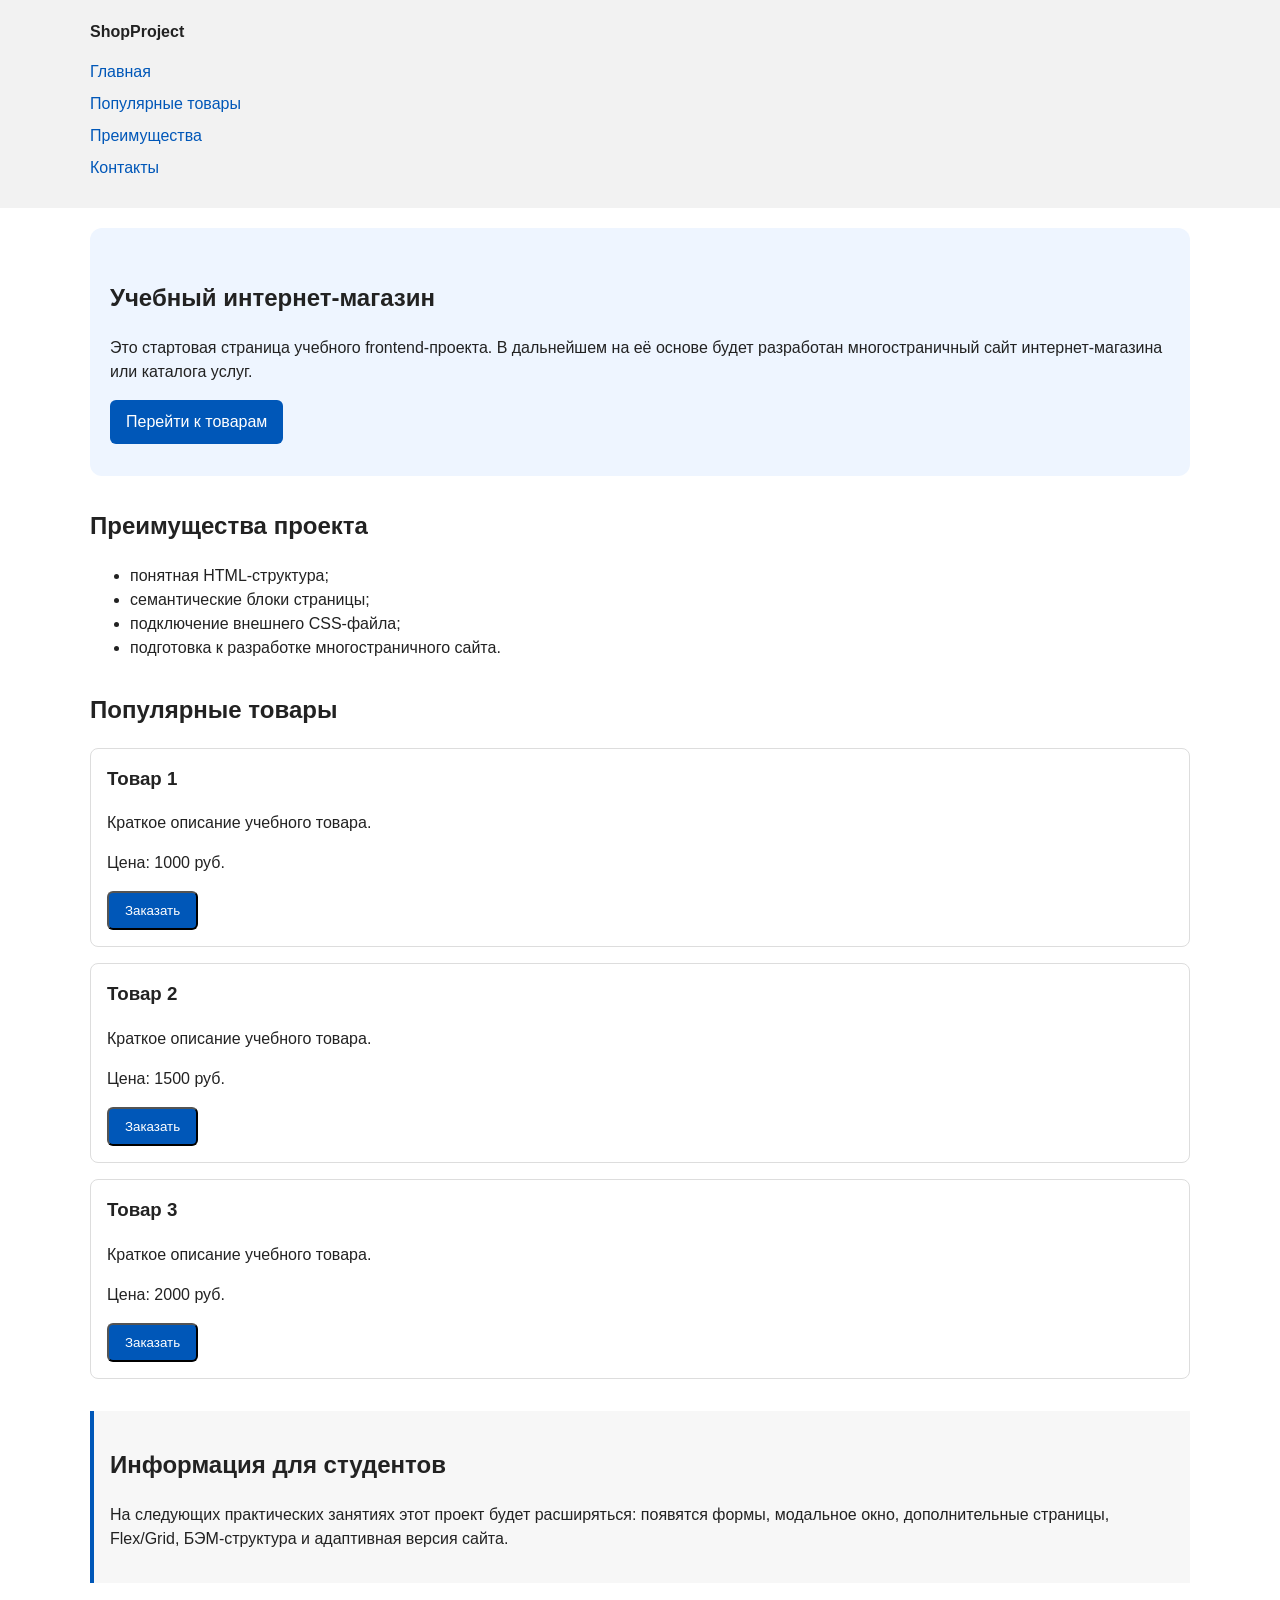
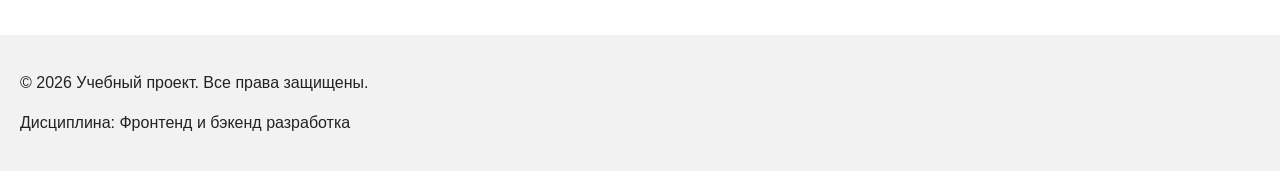
==== index.html @ fa79a734 "feat: add order form modal and validation" ====
<!DOCTYPE html>
<html lang="ru">
<head>
    <meta charset="UTF-8">
    <meta name="viewport" content="width=device-width, initial-scale=1.0">
    <title>Учебный интернет-магазин</title>
    <link rel="stylesheet" href="css/style.css">
    <script src="js/main.js" defer></script>
</head>

<body>
    <header>
        <div class="site-header">
            <a class="site-logo" href="index.html">ShopProject</a>
            <nav class="site-nav" aria-label="Основная навигация">
                <ul class="site-nav__list">
                    <li><a href="index.html">Главная</a></li>
                    <li><a href="#popular">Популярные товары</a></li>
                    <li><a href="#advantages">Преимущества</a></li>
                    <li><a href="#contacts">Контакты</a></li>
                </ul>
            </nav>
        </div>
    </header>

    <main>
        <section class="hero">
            <h1>Учебный интернет-магазин</h1>
            <p>Это стартовая страница учебного frontend-проекта. В дальнейшем на её основе будет разработан многостраничный сайт интернет-магазина или каталога услуг.</p>
            <a class="button" href="#popular">Перейти к товарам</a>
        </section>

        <section class="section" id="advantages">
            <h2>Преимущества проекта</h2>
            <ul class="advantages-list">
                <li>понятная HTML-структура;</li>
                <li>семантические блоки страницы;</li>
                <li>подключение внешнего CSS-файла;</li>
                <li>подготовка к разработке многостраничного сайта.</li>
            </ul>
        </section>

        <section class="section" id="popular">
            <h2>Популярные товары</h2>
            <article class="product-card">
                <h3>Товар 1</h3>
                <p>Краткое описание учебного товара.</p>
                <p>Цена: 1000 руб.</p>
                <button class="button product-card__button" type="button" data-product="Товар 1">
                    Заказать
                </button>
            </article>
            <article class="product-card">
                <h3>Товар 2</h3>
                <p>Краткое описание учебного товара.</p>
                <p>Цена: 1500 руб.</p>
                <button class="button product-card__button" type="button" data-product="Товар 2">
                    Заказать
                </button>
            </article>
            <article class="product-card">
                <h3>Товар 3</h3>
                <p>Краткое описание учебного товара.</p>
                <p>Цена: 2000 руб.</p>
                <button class="button product-card__button" type="button" data-product="Товар 3">
                    Заказать
                </button>
            </article>
        </section>

        <aside class="aside-info">
            <h2>Информация для студентов</h2>
            <p>На следующих практических занятиях этот проект будет расширяться: появятся формы, модальное окно, дополнительные страницы, Flex/Grid, БЭМ-структура и адаптивная версия сайта.</p>
        </aside>
    </main>

    <footer id="contacts">
        <p>&copy; 2026 Учебный проект. Все права защищены.</p>
        <p>Дисциплина: Фронтенд и бэкенд разработка</p>
    </footer>

    <dialog class="order-dialog" id="order-dialog" aria-labelledby="order-dialog-title">
        <h2 id="order-dialog-title">Оформление заявки</h2>

        <form class="order-form" id="order-form" action="#" method="post" novalidate>
            <input id="selected-product" name="selected-product" type="hidden">

            <div class="form-field">
                <label for="order-name">Имя</label>
                <input id="order-name" name="name" type="text" placeholder="Введите ваше имя" minlength="2" autocomplete="given-name" required>
            </div>

            <div class="form-field">
                <label for="order-email">E-mail</label>
                <input id="order-email" name="email" type="email" placeholder="example@mail.ru" autocomplete="email" required>
            </div>

            <div class="form-field">
                <label for="order-phone">Телефон</label>
                <input id="order-phone" name="phone" type="tel" inputmode="tel" placeholder="+7(900) 000-00-00" pattern="^\+7\(\d{3}\)\d{3}-\d{2}-\d{2}$" required>
                <small>Формат: +7(900) 000-00-00</small>
            </div>

            <div class="form-field">
                <label for="order-date">Дата связи</label>
                <input id="order-date" name="date" type="date">
            </div>

            <div class="form-field">
                <label for="order-topic">Тема заявки</label>
                <select id="order-topic" name="topic" required>
                    <option value="">Выберите тему</option>
                    <option value="product">Заказ товара</option>
                    <option value="consultation">Консультация</option>
                    <option value="delivery">Доставка</option>
                </select>
            </div>

            <div class="form-field">
                <label for="order-comment">Комментарий</label>
                <textarea id="order-comment" name="comment" rows="4" placeholder="Укажите дополнительную информацию"></textarea>
            </div>

            <div class="form-field form-field--checkbox">
                <label>
                    <input id="order-agreement" name="agreement" type="checkbox" required>
                    Я согласен на обработку данных
                </label>
            </div>

            <div class="form-actions">
                <button type="button" id="close-order-dialog">Закрыть</button>
                <button type="submit">Отправить заявку</button>
            </div>
        </form>
    </dialog>

    <p class="success-message" id="success-message" hidden>
        Форма успешно отправлена!
    </p>
</body>
</html>
---- css/style.css ----
* {
    box-sizing: border-box;
}

body {
    margin: 0;
    font-family: Arial, sans-serif;
    line-height: 1.5;
    color: #222222;
    background-color: #ffffff;
}

header, main, footer {
    padding: 20px;
}

header {
    background-color: #f2f2f2;
}

footer {
    background-color: #f2f2f2;
}

.site-header {
    max-width: 1100px;
    margin: 0 auto;
}

.site-logo {
    font-weight: bold;
    text-decoration: none;
    color: #222222;
}

.site-nav__list {
    padding: 0;
    margin: 16px 0 0;
    list-style: none;
}

.site-nav__list li {
    margin-bottom: 8px;
}

.site-nav__list a {
    color: #0057b8;
    text-decoration: none;
}

.site-nav__list a:hover {
    text-decoration: underline;
}

.hero {
    max-width: 1100px;
    margin: 0 auto 32px;
    padding: 32px 20px;
    background-color: #eef5ff;
    border-radius: 12px;
}

.section {
    max-width: 1100px;
    margin: 0 auto 32px;
}

.section h2 {
    margin-top: 0;
}

.product-card {
    margin-bottom: 16px;
    padding: 16px;
    border: 1px solid #dddddd;
    border-radius: 8px;
    background-color: #ffffff;
}

.product-card h3 {
    margin-top: 0;
}

.button {
    display: inline-block;
    padding: 10px 16px;
    color: #ffffff;
    background-color: #0057b8;
    text-decoration: none;
    border-radius: 6px;
}

.button:hover {
    background-color: #003f86;
}

.aside-info {
    max-width: 1100px;
    margin: 0 auto 32px;
    padding: 16px;
    border-left: 4px solid #0057b8;
    background-color: #f7f7f7;
}

/* Модальное окно */
.order-dialog {
    width: min(100% - 32px, 560px);
    padding: 24px;
    border: none;
    border-radius: 12px;
}

.order-dialog::backdrop {
    background-color: rgba(0, 0, 0, 0.5);
}

/* Поле формы */
.form-field {
    margin-bottom: 16px;
}

.form-field label {
    display: block;
    margin-bottom: 6px;
}

.form-field input,
.form-field select,
.form-field textarea {
    width: 100%;
    padding: 10px 12px;
    border: 1px solid #cccccc;
    border-radius: 6px;
    font: inherit;
}

.form-field input[type="checkbox"] {
    width: auto;
}

.form-field small {
    display: block;
    margin-top: 4px;
    color: #666666;
}

/* Фокус */
.form-field input:focus-visible,
.form-field select:focus-visible,
.form-field textarea:focus-visible,
.form-actions button:focus-visible {
    outline: 2px solid #0057b8;
    outline-offset: 2px;
}

/* Ошибочные поля */
[aria-invalid="true"] {
    border-color: #b00020;
}

/* Кнопки формы */
.form-actions {
    display: flex;
    gap: 12px;
    margin-top: 20px;
}

/* Сообщение об успехе */
.success-message {
    max-width: 1100px;
    margin: 24px auto;
    padding: 16px;
    border-left: 4px solid #168a2f;
    background-color: #eefaf0;
}
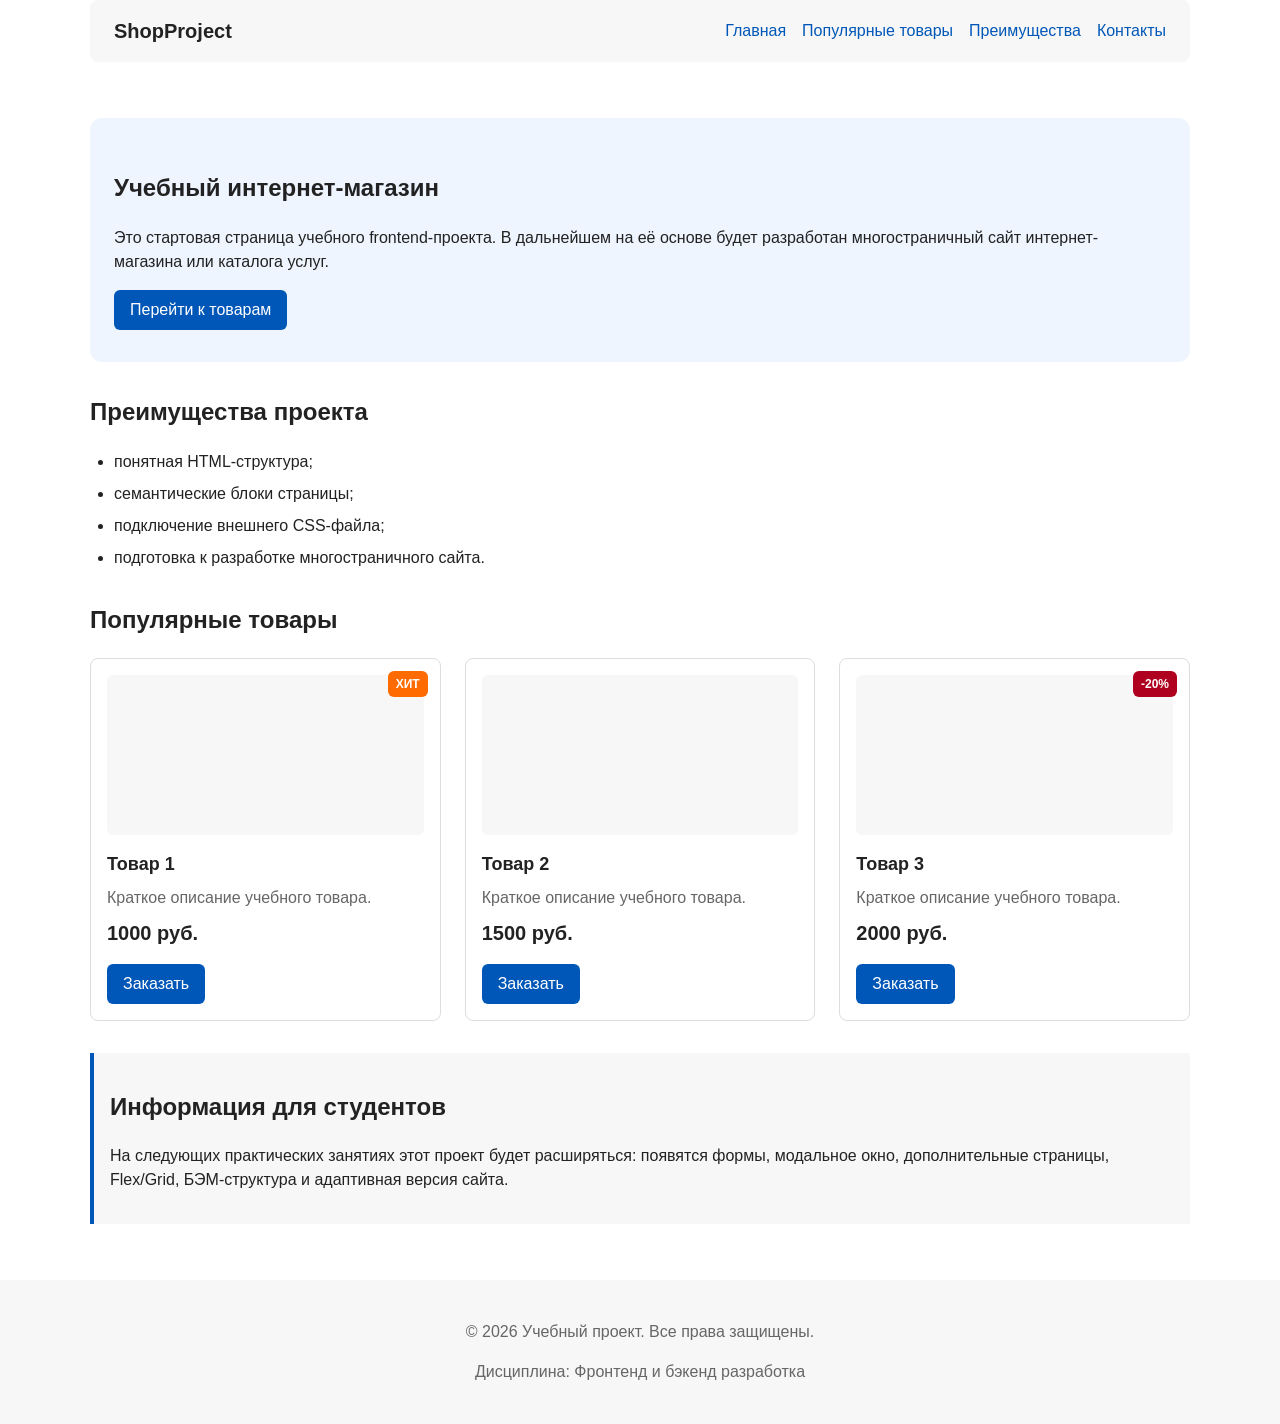
==== commit ff17207b: "feat: add Flexbox, Grid, BEM naming and positioning" ====
--- a/index.html
+++ b/index.html
@@ -9,18 +9,16 @@
 </head>
 
 <body>
-    <header>
-        <div class="site-header">
-            <a class="site-logo" href="index.html">ShopProject</a>
-            <nav class="site-nav" aria-label="Основная навигация">
-                <ul class="site-nav__list">
-                    <li><a href="index.html">Главная</a></li>
-                    <li><a href="#popular">Популярные товары</a></li>
-                    <li><a href="#advantages">Преимущества</a></li>
-                    <li><a href="#contacts">Контакты</a></li>
-                </ul>
-            </nav>
-        </div>
+    <header class="site-header">
+        <a class="site-logo" href="index.html">ShopProject</a>
+        <nav class="site-nav" aria-label="Основная навигация">
+            <ul class="site-nav__list">
+                <li><a href="index.html">Главная</a></li>
+                <li><a href="#popular">Популярные товары</a></li>
+                <li><a href="#advantages">Преимущества</a></li>
+                <li><a href="#contacts">Контакты</a></li>
+            </ul>
+        </nav>
     </header>
 
     <main>
@@ -42,30 +40,40 @@
 
         <section class="section" id="popular">
             <h2>Популярные товары</h2>
-            <article class="product-card">
-                <h3>Товар 1</h3>
-                <p>Краткое описание учебного товара.</p>
-                <p>Цена: 1000 руб.</p>
-                <button class="button product-card__button" type="button" data-product="Товар 1">
-                    Заказать
-                </button>
-            </article>
-            <article class="product-card">
-                <h3>Товар 2</h3>
-                <p>Краткое описание учебного товара.</p>
-                <p>Цена: 1500 руб.</p>
-                <button class="button product-card__button" type="button" data-product="Товар 2">
-                    Заказать
-                </button>
-            </article>
-            <article class="product-card">
-                <h3>Товар 3</h3>
-                <p>Краткое описание учебного товара.</p>
-                <p>Цена: 2000 руб.</p>
-                <button class="button product-card__button" type="button" data-product="Товар 3">
-                    Заказать
-                </button>
-            </article>
+
+            <div class="product-grid">
+                <article class="product-card">
+                    <span class="product-card__badge">Хит</span>
+                    <div class="product-card__img"></div>
+                    <h3 class="product-card__title">Товар 1</h3>
+                    <p class="product-card__description">Краткое описание учебного товара.</p>
+                    <p class="product-card__price">1000 руб.</p>
+                    <button class="button product-card__button" type="button" data-product="Товар 1">
+                        Заказать
+                    </button>
+                </article>
+
+                <article class="product-card">
+                    <div class="product-card__img"></div>
+                    <h3 class="product-card__title">Товар 2</h3>
+                    <p class="product-card__description">Краткое описание учебного товара.</p>
+                    <p class="product-card__price">1500 руб.</p>
+                    <button class="button product-card__button" type="button" data-product="Товар 2">
+                        Заказать
+                    </button>
+                </article>
+
+                <article class="product-card">
+                    <span class="product-card__badge product-card__badge--sale">-20%</span>
+                    <div class="product-card__img"></div>
+                    <h3 class="product-card__title">Товар 3</h3>
+                    <p class="product-card__description">Краткое описание учебного товара.</p>
+                    <p class="product-card__price">2000 руб.</p>
+                    <button class="button product-card__button" type="button" data-product="Товар 3">
+                        Заказать
+                    </button>
+                </article>
+            </div>
         </section>
 
         <aside class="aside-info">
@@ -74,10 +82,14 @@
         </aside>
     </main>
 
-    <footer id="contacts">
+    <footer class="site-footer" id="contacts">
         <p>&copy; 2026 Учебный проект. Все права защищены.</p>
         <p>Дисциплина: Фронтенд и бэкенд разработка</p>
     </footer>
+
+    <button class="scroll-top-button" id="scroll-top-button" type="button" aria-label="Наверх">
+        ↑
+    </button>
 
     <dialog class="order-dialog" id="order-dialog" aria-labelledby="order-dialog-title">
         <h2 id="order-dialog-title">Оформление заявки</h2>
--- a/css/style.css
+++ b/css/style.css
@@ -1,3 +1,38 @@
+/*===============================
+1. Переменные проекта
+===============================*/
+:root {
+    --color-bg: #ffffff;
+    --color-text: #222222;
+    --color-muted: #666666;
+    --color-primary: #0057b8;
+    --color-primary-dark: #003f86;
+    --color-border: #dddddd;
+    --color-surface: #f7f7f7;
+    --color-surface-accent: #eef5ff;
+    --color-danger: #b00020;
+    --color-success: #168a2f;
+    --color-success-bg: #eefaf0;
+    --color-white: #ffffff;
+    --color-badge: #ff6b00;
+    --color-badge-sale: #b00020;
+
+    --space-xs: 4px;
+    --space-sm: 8px;
+    --space-md: 16px;
+    --space-lg: 24px;
+    --space-xl: 32px;
+
+    --radius-sm: 6px;
+    --radius-md: 8px;
+    --radius-lg: 12px;
+
+    --container-width: 1100px;
+}
+
+/*===============================
+2. Базовые стили
+===============================*/
 * {
     box-sizing: border-box;
 }
@@ -6,45 +41,92 @@
     margin: 0;
     font-family: Arial, sans-serif;
     line-height: 1.5;
-    color: #222222;
-    background-color: #ffffff;
+    color: var(--color-text);
+    background-color: var(--color-bg);
 }
 
 header, main, footer {
-    padding: 20px;
-}
-
-header {
-    background-color: #f2f2f2;
-}
-
-footer {
-    background-color: #f2f2f2;
-}
-
+    padding: var(--space-lg);
+}
+
+/*===============================
+3. Общие элементы интерфейса
+===============================*/
+a {
+    color: var(--color-primary);
+}
+
+a:hover {
+    color: var(--color-primary-dark);
+}
+
+a:focus-visible {
+    outline: 2px solid var(--color-primary);
+    outline-offset: 3px;
+}
+
+.button {
+    display: inline-block;
+    padding: var(--space-sm) var(--space-md);
+    color: var(--color-white);
+    background-color: var(--color-primary);
+    text-decoration: none;
+    border: none;
+    border-radius: var(--radius-sm);
+    cursor: pointer;
+    font: inherit;
+}
+
+.button:hover {
+    background-color: var(--color-primary-dark);
+}
+
+.button:focus-visible {
+    outline: 2px solid var(--color-primary);
+    outline-offset: 3px;
+}
+
+.button:disabled {
+    opacity: 0.6;
+    cursor: not-allowed;
+}
+
+/*===============================
+4. Компоненты страницы
+===============================*/
+
+/* Шапка — FLEXBOX */
 .site-header {
-    max-width: 1100px;
+    max-width: var(--container-width);
     margin: 0 auto;
+    display: flex;
+    justify-content: space-between;
+    align-items: center;
+    flex-wrap: wrap;
+    gap: var(--space-md);
+    background-color: var(--color-surface);
+    padding: var(--space-md) var(--space-lg);
+    border-radius: var(--radius-md);
 }
 
 .site-logo {
     font-weight: bold;
     text-decoration: none;
-    color: #222222;
+    color: var(--color-text);
+    font-size: 20px;
 }
 
 .site-nav__list {
+    display: flex;
+    flex-wrap: wrap;
+    gap: var(--space-md);
     padding: 0;
-    margin: 16px 0 0;
+    margin: 0;
     list-style: none;
 }
 
-.site-nav__list li {
-    margin-bottom: 8px;
-}
-
 .site-nav__list a {
-    color: #0057b8;
+    color: var(--color-primary);
     text-decoration: none;
 }
 
@@ -52,76 +134,174 @@
     text-decoration: underline;
 }
 
+/* Hero-блок */
 .hero {
-    max-width: 1100px;
-    margin: 0 auto 32px;
-    padding: 32px 20px;
-    background-color: #eef5ff;
-    border-radius: 12px;
-}
-
+    max-width: var(--container-width);
+    margin: var(--space-xl) auto;
+    padding: var(--space-xl) var(--space-lg);
+    background-color: var(--color-surface-accent);
+    border-radius: var(--radius-lg);
+}
+
+/* Секции */
 .section {
-    max-width: 1100px;
-    margin: 0 auto 32px;
+    max-width: var(--container-width);
+    margin: 0 auto var(--space-xl);
 }
 
 .section h2 {
     margin-top: 0;
 }
 
+/* Преимущества */
+.advantages-list {
+    padding-left: var(--space-lg);
+}
+
+.advantages-list li {
+    margin-bottom: var(--space-sm);
+}
+
+/* Карточки товаров — CSS GRID + БЭМ */
+.product-grid {
+    display: grid;
+    grid-template-columns: repeat(auto-fill, minmax(260px, 1fr));
+    gap: var(--space-lg);
+}
+
 .product-card {
-    margin-bottom: 16px;
-    padding: 16px;
-    border: 1px solid #dddddd;
-    border-radius: 8px;
-    background-color: #ffffff;
-}
-
-.product-card h3 {
-    margin-top: 0;
-}
-
-.button {
-    display: inline-block;
-    padding: 10px 16px;
-    color: #ffffff;
-    background-color: #0057b8;
-    text-decoration: none;
-    border-radius: 6px;
-}
-
-.button:hover {
-    background-color: #003f86;
-}
-
+    position: relative;
+    padding: var(--space-md);
+    border: 1px solid var(--color-border);
+    border-radius: var(--radius-md);
+    background-color: var(--color-bg);
+    display: flex;
+    flex-direction: column;
+}
+
+.product-card:hover {
+    border-color: var(--color-primary);
+    box-shadow: 0 4px 12px rgba(0, 87, 184, 0.1);
+}
+
+.product-card__img {
+    width: 100%;
+    height: 160px;
+    background-color: var(--color-surface);
+    border-radius: var(--radius-sm);
+    margin-bottom: var(--space-md);
+}
+
+.product-card__title {
+    margin: 0 0 var(--space-sm);
+    font-size: 18px;
+}
+
+.product-card__description {
+    margin: 0 0 var(--space-sm);
+    color: var(--color-muted);
+    flex-grow: 1;
+}
+
+.product-card__price {
+    margin: 0 0 var(--space-md);
+    font-size: 20px;
+    font-weight: bold;
+    color: var(--color-text);
+}
+
+.product-card__button {
+    align-self: flex-start;
+}
+
+/* Бейдж — ABSOLUTE позиционирование */
+.product-card__badge {
+    position: absolute;
+    top: 12px;
+    right: 12px;
+    padding: var(--space-xs) var(--space-sm);
+    background-color: var(--color-badge);
+    color: var(--color-white);
+    font-size: 12px;
+    font-weight: bold;
+    border-radius: var(--radius-sm);
+    text-transform: uppercase;
+}
+
+.product-card__badge--sale {
+    background-color: var(--color-badge-sale);
+}
+
+/* Блок aside */
 .aside-info {
-    max-width: 1100px;
-    margin: 0 auto 32px;
-    padding: 16px;
-    border-left: 4px solid #0057b8;
-    background-color: #f7f7f7;
-}
-
-/* Модальное окно */
+    max-width: var(--container-width);
+    margin: 0 auto var(--space-xl);
+    padding: var(--space-md);
+    border-left: 4px solid var(--color-primary);
+    background-color: var(--color-surface);
+}
+
+/* Подвал */
+.site-footer {
+    background-color: var(--color-surface);
+    text-align: center;
+    color: var(--color-muted);
+}
+
+/* Кнопка "Наверх" — FIXED позиционирование */
+.scroll-top-button {
+    position: fixed;
+    bottom: 24px;
+    right: 24px;
+    width: 48px;
+    height: 48px;
+    border: none;
+    border-radius: 50%;
+    background-color: var(--color-primary);
+    color: var(--color-white);
+    font-size: 20px;
+    cursor: pointer;
+    box-shadow: 0 4px 12px rgba(0, 0, 0, 0.2);
+    display: none;
+    align-items: center;
+    justify-content: center;
+}
+
+.scroll-top-button:hover {
+    background-color: var(--color-primary-dark);
+}
+
+.scroll-top-button:focus-visible {
+    outline: 2px solid var(--color-primary);
+    outline-offset: 3px;
+}
+
+.scroll-top-button--visible {
+    display: flex;
+}
+
+/*===============================
+5. Форма и модальное окно
+===============================*/
+
 .order-dialog {
     width: min(100% - 32px, 560px);
-    padding: 24px;
+    padding: var(--space-lg);
     border: none;
-    border-radius: 12px;
+    border-radius: var(--radius-lg);
 }
 
 .order-dialog::backdrop {
     background-color: rgba(0, 0, 0, 0.5);
 }
 
-/* Поле формы */
 .form-field {
-    margin-bottom: 16px;
+    margin-bottom: var(--space-md);
 }
 
 .form-field label {
     display: block;
-    margin-bottom: 6px;
+    margin-bottom: var(--space-xs);
 }
 
 .form-field input,
@@ -129,8 +309,8 @@
 .form-field textarea {
     width: 100%;
     padding: 10px 12px;
-    border: 1px solid #cccccc;
-    border-radius: 6px;
+    border: 1px solid var(--color-border);
+    border-radius: var(--radius-sm);
     font: inherit;
 }
 
@@ -140,36 +320,38 @@
 
 .form-field small {
     display: block;
-    margin-top: 4px;
-    color: #666666;
-}
-
-/* Фокус */
+    margin-top: var(--space-xs);
+    color: var(--color-muted);
+}
+
+.form-field input:hover,
+.form-field select:hover,
+.form-field textarea:hover {
+    border-color: var(--color-primary);
+}
+
 .form-field input:focus-visible,
 .form-field select:focus-visible,
 .form-field textarea:focus-visible,
 .form-actions button:focus-visible {
-    outline: 2px solid #0057b8;
-    outline-offset: 2px;
-}
-
-/* Ошибочные поля */
+    outline: 2px solid var(--color-primary);
+    outline-offset: 3px;
+}
+
 [aria-invalid="true"] {
-    border-color: #b00020;
-}
-
-/* Кнопки формы */
+    border-color: var(--color-danger);
+}
+
 .form-actions {
     display: flex;
     gap: 12px;
-    margin-top: 20px;
-}
-
-/* Сообщение об успехе */
+    margin-top: var(--space-lg);
+}
+
 .success-message {
-    max-width: 1100px;
-    margin: 24px auto;
-    padding: 16px;
-    border-left: 4px solid #168a2f;
-    background-color: #eefaf0;
+    max-width: var(--container-width);
+    margin: var(--space-lg) auto;
+    padding: var(--space-md);
+    border-left: 4px solid var(--color-success);
+    background-color: var(--color-success-bg);
 }
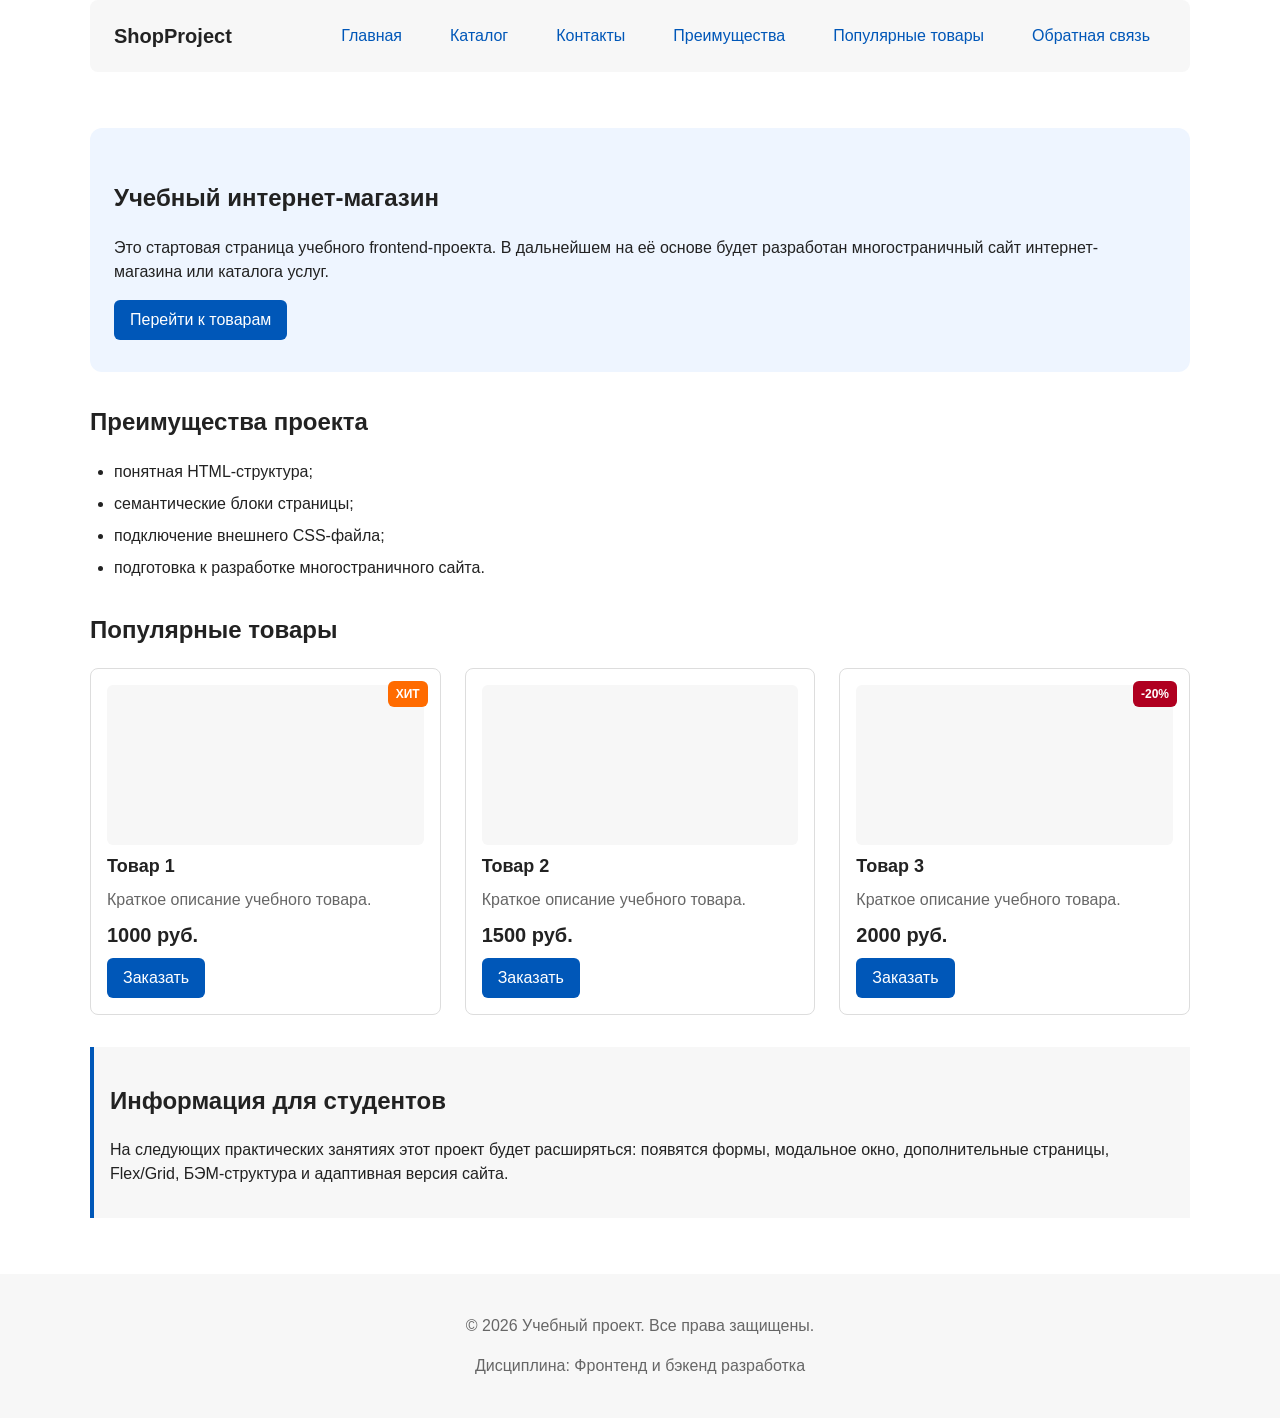
==== commit 0b3ed40b: "feat: add flex navigation and grid catalog layout" ====
--- a/index.html
+++ b/index.html
@@ -3,7 +3,8 @@
 <head>
     <meta charset="UTF-8">
     <meta name="viewport" content="width=device-width, initial-scale=1.0">
-    <title>Учебный интернет-магазин</title>
+    <meta name="description" content="Главная страница учебного интернет-магазина.">
+    <title>Главная — Учебный интернет-магазин</title>
     <link rel="stylesheet" href="css/style.css">
     <script src="js/main.js" defer></script>
 </head>
@@ -14,9 +15,11 @@
         <nav class="site-nav" aria-label="Основная навигация">
             <ul class="site-nav__list">
                 <li><a href="index.html">Главная</a></li>
-                <li><a href="#popular">Популярные товары</a></li>
-                <li><a href="#advantages">Преимущества</a></li>
-                <li><a href="#contacts">Контакты</a></li>
+                <li><a href="catalog.html">Каталог</a></li>
+                <li><a href="contacts.html">Контакты</a></li>
+                <li><a href="index.html#advantages">Преимущества</a></li>
+                <li><a href="index.html#popular">Популярные товары</a></li>
+                <li><a href="index.html#contacts">Обратная связь</a></li>
             </ul>
         </nav>
     </header>
@@ -40,8 +43,7 @@
 
         <section class="section" id="popular">
             <h2>Популярные товары</h2>
-
-            <div class="product-grid">
+            <div class="products-grid">
                 <article class="product-card">
                     <span class="product-card__badge">Хит</span>
                     <div class="product-card__img"></div>
@@ -52,7 +54,6 @@
                         Заказать
                     </button>
                 </article>
-
                 <article class="product-card">
                     <div class="product-card__img"></div>
                     <h3 class="product-card__title">Товар 2</h3>
@@ -62,7 +63,6 @@
                         Заказать
                     </button>
                 </article>
-
                 <article class="product-card">
                     <span class="product-card__badge product-card__badge--sale">-20%</span>
                     <div class="product-card__img"></div>
--- a/css/style.css
+++ b/css/style.css
@@ -37,6 +37,15 @@
     box-sizing: border-box;
 }
 
+html {
+    scroll-behavior: smooth;
+}
+
+:target {
+    outline: 2px dashed var(--color-primary);
+    outline-offset: 4px;
+}
+
 body {
     margin: 0;
     font-family: Arial, sans-serif;
@@ -95,7 +104,7 @@
 4. Компоненты страницы
 ===============================*/
 
-/* Шапка — FLEXBOX */
+/* Шапка — Flexbox */
 .site-header {
     max-width: var(--container-width);
     margin: 0 auto;
@@ -116,9 +125,12 @@
     font-size: 20px;
 }
 
+/* Навигация — Flexbox */
 .site-nav__list {
     display: flex;
     flex-wrap: wrap;
+    justify-content: center;
+    align-items: center;
     gap: var(--space-md);
     padding: 0;
     margin: 0;
@@ -126,12 +138,16 @@
 }
 
 .site-nav__list a {
+    display: inline-block;
+    padding: var(--space-sm) var(--space-md);
     color: var(--color-primary);
     text-decoration: none;
+    border-radius: var(--radius-sm);
 }
 
 .site-nav__list a:hover {
-    text-decoration: underline;
+    color: var(--color-white);
+    background-color: var(--color-primary);
 }
 
 /* Hero-блок */
@@ -162,21 +178,23 @@
     margin-bottom: var(--space-sm);
 }
 
-/* Карточки товаров — CSS GRID + БЭМ */
-.product-grid {
+/* Карточки товаров — CSS Grid */
+.products-grid {
     display: grid;
-    grid-template-columns: repeat(auto-fill, minmax(260px, 1fr));
+    grid-template-columns: repeat(3, 1fr);
     gap: var(--space-lg);
 }
 
+/* Карточка — Flexbox внутри */
 .product-card {
     position: relative;
+    display: flex;
+    flex-direction: column;
+    gap: var(--space-sm);
     padding: var(--space-md);
     border: 1px solid var(--color-border);
     border-radius: var(--radius-md);
     background-color: var(--color-bg);
-    display: flex;
-    flex-direction: column;
 }
 
 .product-card:hover {
@@ -189,32 +207,37 @@
     height: 160px;
     background-color: var(--color-surface);
     border-radius: var(--radius-sm);
-    margin-bottom: var(--space-md);
 }
 
 .product-card__title {
-    margin: 0 0 var(--space-sm);
+    margin: 0;
     font-size: 18px;
 }
 
 .product-card__description {
-    margin: 0 0 var(--space-sm);
+    margin: 0;
     color: var(--color-muted);
     flex-grow: 1;
 }
 
 .product-card__price {
-    margin: 0 0 var(--space-md);
+    margin: 0;
     font-size: 20px;
     font-weight: bold;
     color: var(--color-text);
 }
 
 .product-card__button {
+    margin-top: auto;
     align-self: flex-start;
 }
 
-/* Бейдж — ABSOLUTE позиционирование */
+.product-card .button {
+    margin-top: auto;
+    align-self: flex-start;
+}
+
+/* Бейдж — absolute */
 .product-card__badge {
     position: absolute;
     top: 12px;
@@ -232,7 +255,7 @@
     background-color: var(--color-badge-sale);
 }
 
-/* Блок aside */
+/* Aside */
 .aside-info {
     max-width: var(--container-width);
     margin: 0 auto var(--space-xl);
@@ -248,7 +271,7 @@
     color: var(--color-muted);
 }
 
-/* Кнопка "Наверх" — FIXED позиционирование */
+/* Кнопка "Наверх" — fixed */
 .scroll-top-button {
     position: fixed;
     bottom: 24px;
@@ -281,9 +304,81 @@
 }
 
 /*===============================
-5. Форма и модальное окно
-===============================*/
-
+5. Хлебные крошки
+===============================*/
+.breadcrumbs {
+    max-width: var(--container-width);
+    margin: 0 auto var(--space-md);
+    font-size: 14px;
+    color: var(--color-muted);
+}
+
+.breadcrumbs a {
+    color: var(--color-primary);
+}
+
+.breadcrumbs span::before {
+    content: " / ";
+    color: var(--color-muted);
+}
+
+/*===============================
+6. Каталог — Grid layout
+===============================*/
+.catalog-layout {
+    max-width: var(--container-width);
+    margin: 0 auto var(--space-xl);
+    display: grid;
+    grid-template-columns: 260px 1fr;
+    grid-template-areas: "filters products";
+    gap: var(--space-lg);
+}
+
+.catalog-filters {
+    grid-area: filters;
+    padding: var(--space-md);
+    border: 1px solid var(--color-border);
+    border-radius: var(--radius-md);
+    background-color: var(--color-surface);
+}
+
+.catalog-products {
+    grid-area: products;
+}
+
+/* Форма фильтров */
+.filters-form {
+    display: grid;
+    gap: var(--space-md);
+}
+
+.filters-form fieldset {
+    margin: 0;
+    padding: var(--space-md);
+    border: 1px solid var(--color-border);
+    border-radius: var(--radius-sm);
+}
+
+.filters-form legend {
+    font-weight: 700;
+}
+
+.filters-form label {
+    display: block;
+    margin-bottom: var(--space-sm);
+}
+
+.filters-form input[type="number"] {
+    width: 100%;
+    padding: 8px 10px;
+    border: 1px solid var(--color-border);
+    border-radius: var(--radius-sm);
+    font: inherit;
+}
+
+/*===============================
+7. Форма и модальное окно
+===============================*/
 .order-dialog {
     width: min(100% - 32px, 560px);
     padding: var(--space-lg);
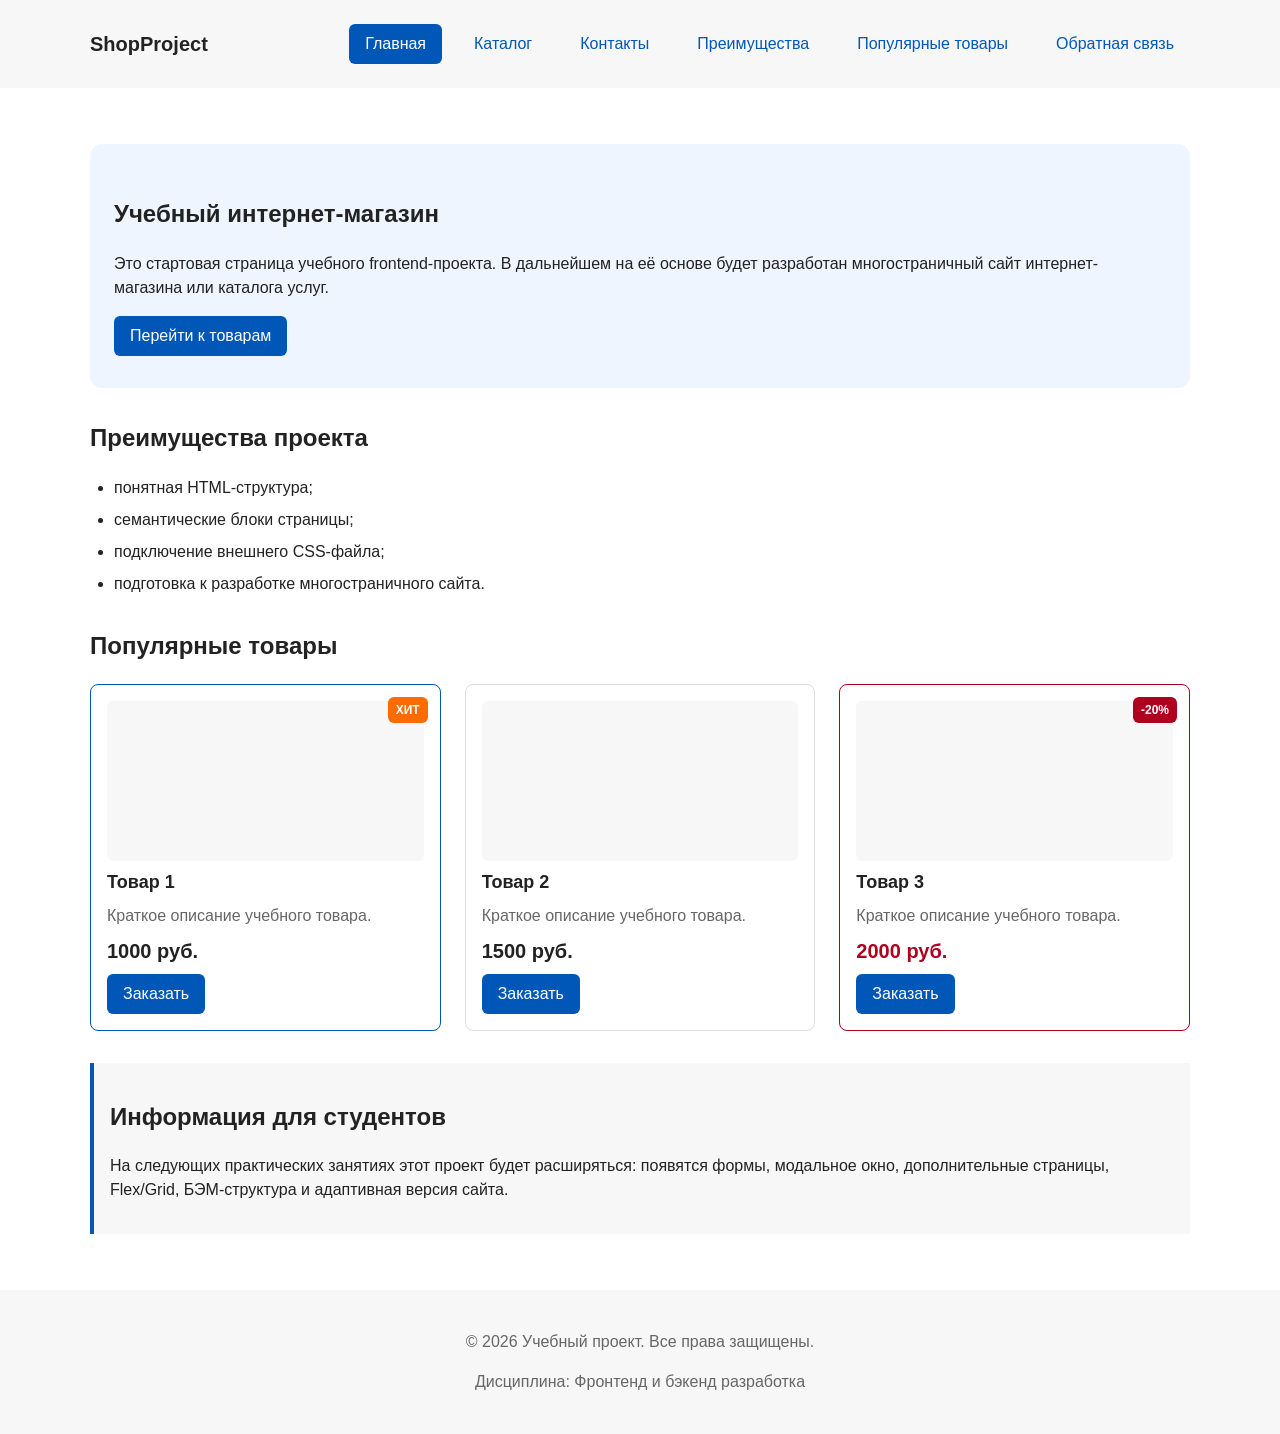
==== commit b3a89a0a: "refactor: apply BEM naming to CSS classes" ====
--- a/index.html
+++ b/index.html
@@ -11,65 +11,82 @@
 
 <body>
     <header class="site-header">
-        <a class="site-logo" href="index.html">ShopProject</a>
-        <nav class="site-nav" aria-label="Основная навигация">
-            <ul class="site-nav__list">
-                <li><a href="index.html">Главная</a></li>
-                <li><a href="catalog.html">Каталог</a></li>
-                <li><a href="contacts.html">Контакты</a></li>
-                <li><a href="index.html#advantages">Преимущества</a></li>
-                <li><a href="index.html#popular">Популярные товары</a></li>
-                <li><a href="index.html#contacts">Обратная связь</a></li>
-            </ul>
-        </nav>
+        <div class="site-header__inner">
+            <a class="site-header__logo" href="index.html">ShopProject</a>
+            <nav class="site-nav" aria-label="Основная навигация">
+                <ul class="site-nav__list">
+                    <li class="site-nav__item">
+                        <a class="site-nav__link site-nav__link--active" href="index.html">Главная</a>
+                    </li>
+                    <li class="site-nav__item">
+                        <a class="site-nav__link" href="catalog.html">Каталог</a>
+                    </li>
+                    <li class="site-nav__item">
+                        <a class="site-nav__link" href="contacts.html">Контакты</a>
+                    </li>
+                    <li class="site-nav__item">
+                        <a class="site-nav__link" href="index.html#advantages">Преимущества</a>
+                    </li>
+                    <li class="site-nav__item">
+                        <a class="site-nav__link" href="index.html#popular">Популярные товары</a>
+                    </li>
+                    <li class="site-nav__item">
+                        <a class="site-nav__link" href="index.html#contacts">Обратная связь</a>
+                    </li>
+                </ul>
+            </nav>
+        </div>
     </header>
 
     <main>
         <section class="hero">
             <h1>Учебный интернет-магазин</h1>
             <p>Это стартовая страница учебного frontend-проекта. В дальнейшем на её основе будет разработан многостраничный сайт интернет-магазина или каталога услуг.</p>
-            <a class="button" href="#popular">Перейти к товарам</a>
+            <a class="button button--primary" href="#popular">Перейти к товарам</a>
         </section>
 
         <section class="section" id="advantages">
             <h2>Преимущества проекта</h2>
-            <ul class="advantages-list">
-                <li>понятная HTML-структура;</li>
-                <li>семантические блоки страницы;</li>
-                <li>подключение внешнего CSS-файла;</li>
-                <li>подготовка к разработке многостраничного сайта.</li>
+            <ul class="advantages">
+                <li class="advantages__item">понятная HTML-структура;</li>
+                <li class="advantages__item">семантические блоки страницы;</li>
+                <li class="advantages__item">подключение внешнего CSS-файла;</li>
+                <li class="advantages__item">подготовка к разработке многостраничного сайта.</li>
             </ul>
         </section>
 
         <section class="section" id="popular">
             <h2>Популярные товары</h2>
+
             <div class="products-grid">
-                <article class="product-card">
+                <article class="product-card product-card--featured">
                     <span class="product-card__badge">Хит</span>
                     <div class="product-card__img"></div>
                     <h3 class="product-card__title">Товар 1</h3>
                     <p class="product-card__description">Краткое описание учебного товара.</p>
                     <p class="product-card__price">1000 руб.</p>
-                    <button class="button product-card__button" type="button" data-product="Товар 1">
+                    <button class="button button--primary product-card__button" type="button" data-product="Товар 1">
                         Заказать
                     </button>
                 </article>
+
                 <article class="product-card">
                     <div class="product-card__img"></div>
                     <h3 class="product-card__title">Товар 2</h3>
                     <p class="product-card__description">Краткое описание учебного товара.</p>
                     <p class="product-card__price">1500 руб.</p>
-                    <button class="button product-card__button" type="button" data-product="Товар 2">
+                    <button class="button button--primary product-card__button" type="button" data-product="Товар 2">
                         Заказать
                     </button>
                 </article>
-                <article class="product-card">
+
+                <article class="product-card product-card--discount">
                     <span class="product-card__badge product-card__badge--sale">-20%</span>
                     <div class="product-card__img"></div>
                     <h3 class="product-card__title">Товар 3</h3>
                     <p class="product-card__description">Краткое описание учебного товара.</p>
-                    <p class="product-card__price">2000 руб.</p>
-                    <button class="button product-card__button" type="button" data-product="Товар 3">
+                    <p class="product-card__price product-card__price--discount">2000 руб.</p>
+                    <button class="button button--primary product-card__button" type="button" data-product="Товар 3">
                         Заказать
                     </button>
                 </article>
@@ -92,35 +109,35 @@
     </button>
 
     <dialog class="order-dialog" id="order-dialog" aria-labelledby="order-dialog-title">
-        <h2 id="order-dialog-title">Оформление заявки</h2>
+        <h2 class="order-dialog__title" id="order-dialog-title">Оформление заявки</h2>
 
         <form class="order-form" id="order-form" action="#" method="post" novalidate>
-            <input id="selected-product" name="selected-product" type="hidden">
+            <input class="order-form__hidden" id="selected-product" name="selected-product" type="hidden">
 
-            <div class="form-field">
-                <label for="order-name">Имя</label>
-                <input id="order-name" name="name" type="text" placeholder="Введите ваше имя" minlength="2" autocomplete="given-name" required>
+            <div class="order-form__field">
+                <label class="order-form__label" for="order-name">Имя</label>
+                <input class="order-form__input" id="order-name" name="name" type="text" placeholder="Введите ваше имя" minlength="2" autocomplete="given-name" required>
             </div>
 
-            <div class="form-field">
-                <label for="order-email">E-mail</label>
-                <input id="order-email" name="email" type="email" placeholder="example@mail.ru" autocomplete="email" required>
+            <div class="order-form__field">
+                <label class="order-form__label" for="order-email">E-mail</label>
+                <input class="order-form__input" id="order-email" name="email" type="email" placeholder="example@mail.ru" autocomplete="email" required>
             </div>
 
-            <div class="form-field">
-                <label for="order-phone">Телефон</label>
-                <input id="order-phone" name="phone" type="tel" inputmode="tel" placeholder="+7(900) 000-00-00" pattern="^\+7\(\d{3}\)\d{3}-\d{2}-\d{2}$" required>
-                <small>Формат: +7(900) 000-00-00</small>
+            <div class="order-form__field">
+                <label class="order-form__label" for="order-phone">Телефон</label>
+                <input class="order-form__input" id="order-phone" name="phone" type="tel" inputmode="tel" placeholder="+7(900) 000-00-00" pattern="^\+7\(\d{3}\)\d{3}-\d{2}-\d{2}$" required>
+                <small class="order-form__hint">Формат: +7(900) 000-00-00</small>
             </div>
 
-            <div class="form-field">
-                <label for="order-date">Дата связи</label>
-                <input id="order-date" name="date" type="date">
+            <div class="order-form__field">
+                <label class="order-form__label" for="order-date">Дата связи</label>
+                <input class="order-form__input" id="order-date" name="date" type="date">
             </div>
 
-            <div class="form-field">
-                <label for="order-topic">Тема заявки</label>
-                <select id="order-topic" name="topic" required>
+            <div class="order-form__field">
+                <label class="order-form__label" for="order-topic">Тема заявки</label>
+                <select class="order-form__select" id="order-topic" name="topic" required>
                     <option value="">Выберите тему</option>
                     <option value="product">Заказ товара</option>
                     <option value="consultation">Консультация</option>
@@ -128,21 +145,21 @@
                 </select>
             </div>
 
-            <div class="form-field">
-                <label for="order-comment">Комментарий</label>
-                <textarea id="order-comment" name="comment" rows="4" placeholder="Укажите дополнительную информацию"></textarea>
+            <div class="order-form__field">
+                <label class="order-form__label" for="order-comment">Комментарий</label>
+                <textarea class="order-form__textarea" id="order-comment" name="comment" rows="4" placeholder="Укажите дополнительную информацию"></textarea>
             </div>
 
-            <div class="form-field form-field--checkbox">
-                <label>
-                    <input id="order-agreement" name="agreement" type="checkbox" required>
+            <div class="order-form__field order-form__field--checkbox">
+                <label class="order-form__label order-form__label--checkbox">
+                    <input class="order-form__checkbox" id="order-agreement" name="agreement" type="checkbox" required>
                     Я согласен на обработку данных
                 </label>
             </div>
 
-            <div class="form-actions">
-                <button type="button" id="close-order-dialog">Закрыть</button>
-                <button type="submit">Отправить заявку</button>
+            <div class="order-form__actions">
+                <button class="button button--secondary" type="button" id="close-order-dialog">Закрыть</button>
+                <button class="button button--primary" type="submit">Отправить заявку</button>
             </div>
         </form>
     </dialog>
--- a/css/style.css
+++ b/css/style.css
@@ -54,7 +54,8 @@
     background-color: var(--color-bg);
 }
 
-header, main, footer {
+main,
+footer {
     padding: var(--space-lg);
 }
 
@@ -77,17 +78,31 @@
 .button {
     display: inline-block;
     padding: var(--space-sm) var(--space-md);
+    border: none;
+    border-radius: var(--radius-sm);
+    font: inherit;
+    text-decoration: none;
+    cursor: pointer;
+}
+
+.button--primary {
     color: var(--color-white);
     background-color: var(--color-primary);
-    text-decoration: none;
-    border: none;
-    border-radius: var(--radius-sm);
-    cursor: pointer;
-    font: inherit;
-}
-
-.button:hover {
+}
+
+.button--primary:hover {
     background-color: var(--color-primary-dark);
+}
+
+.button--secondary {
+    color: var(--color-primary);
+    background-color: transparent;
+    border: 1px solid var(--color-primary);
+}
+
+.button--secondary:hover {
+    color: var(--color-white);
+    background-color: var(--color-primary);
 }
 
 .button:focus-visible {
@@ -95,17 +110,21 @@
     outline-offset: 3px;
 }
 
-.button:disabled {
+.button:disabled,
+.button--disabled {
     opacity: 0.6;
     cursor: not-allowed;
 }
 
 /*===============================
-4. Компоненты страницы
-===============================*/
-
-/* Шапка — Flexbox */
+4. Блок site-header
+===============================*/
 .site-header {
+    background-color: var(--color-surface);
+    padding: var(--space-lg);
+}
+
+.site-header__inner {
     max-width: var(--container-width);
     margin: 0 auto;
     display: flex;
@@ -113,19 +132,18 @@
     align-items: center;
     flex-wrap: wrap;
     gap: var(--space-md);
-    background-color: var(--color-surface);
-    padding: var(--space-md) var(--space-lg);
-    border-radius: var(--radius-md);
-}
-
-.site-logo {
-    font-weight: bold;
+}
+
+.site-header__logo {
+    font-weight: 700;
+    font-size: 20px;
+    color: var(--color-text);
     text-decoration: none;
-    color: var(--color-text);
-    font-size: 20px;
-}
-
-/* Навигация — Flexbox */
+}
+
+/*===============================
+5. Блок site-nav
+===============================*/
 .site-nav__list {
     display: flex;
     flex-wrap: wrap;
@@ -137,7 +155,7 @@
     list-style: none;
 }
 
-.site-nav__list a {
+.site-nav__link {
     display: inline-block;
     padding: var(--space-sm) var(--space-md);
     color: var(--color-primary);
@@ -145,12 +163,24 @@
     border-radius: var(--radius-sm);
 }
 
-.site-nav__list a:hover {
+.site-nav__link:hover {
     color: var(--color-white);
     background-color: var(--color-primary);
 }
 
-/* Hero-блок */
+.site-nav__link:focus-visible {
+    outline: 2px solid var(--color-primary);
+    outline-offset: 3px;
+}
+
+.site-nav__link--active {
+    color: var(--color-white);
+    background-color: var(--color-primary);
+}
+
+/*===============================
+6. Блок hero
+===============================*/
 .hero {
     max-width: var(--container-width);
     margin: var(--space-xl) auto;
@@ -159,7 +189,9 @@
     border-radius: var(--radius-lg);
 }
 
-/* Секции */
+/*===============================
+7. Блок section
+===============================*/
 .section {
     max-width: var(--container-width);
     margin: 0 auto var(--space-xl);
@@ -169,23 +201,40 @@
     margin-top: 0;
 }
 
-/* Преимущества */
-.advantages-list {
+/*===============================
+8. Блок advantages
+===============================*/
+.advantages {
     padding-left: var(--space-lg);
 }
 
-.advantages-list li {
+.advantages__item {
     margin-bottom: var(--space-sm);
 }
 
-/* Карточки товаров — CSS Grid */
+/*===============================
+9. Блок contacts-list
+===============================*/
+.contacts-list {
+    padding-left: var(--space-lg);
+}
+
+.contacts-list__item {
+    margin-bottom: var(--space-sm);
+}
+
+/*===============================
+10. Блок products-grid
+===============================*/
 .products-grid {
     display: grid;
     grid-template-columns: repeat(3, 1fr);
     gap: var(--space-lg);
 }
 
-/* Карточка — Flexbox внутри */
+/*===============================
+11. Блок product-card
+===============================*/
 .product-card {
     position: relative;
     display: flex;
@@ -202,6 +251,14 @@
     box-shadow: 0 4px 12px rgba(0, 87, 184, 0.1);
 }
 
+.product-card--featured {
+    border-color: var(--color-primary);
+}
+
+.product-card--discount {
+    border-color: var(--color-danger);
+}
+
 .product-card__img {
     width: 100%;
     height: 160px;
@@ -212,6 +269,7 @@
 .product-card__title {
     margin: 0;
     font-size: 18px;
+    color: var(--color-text);
 }
 
 .product-card__description {
@@ -223,8 +281,12 @@
 .product-card__price {
     margin: 0;
     font-size: 20px;
-    font-weight: bold;
+    font-weight: 700;
     color: var(--color-text);
+}
+
+.product-card__price--discount {
+    color: var(--color-danger);
 }
 
 .product-card__button {
@@ -232,12 +294,6 @@
     align-self: flex-start;
 }
 
-.product-card .button {
-    margin-top: auto;
-    align-self: flex-start;
-}
-
-/* Бейдж — absolute */
 .product-card__badge {
     position: absolute;
     top: 12px;
@@ -246,7 +302,7 @@
     background-color: var(--color-badge);
     color: var(--color-white);
     font-size: 12px;
-    font-weight: bold;
+    font-weight: 700;
     border-radius: var(--radius-sm);
     text-transform: uppercase;
 }
@@ -255,7 +311,69 @@
     background-color: var(--color-badge-sale);
 }
 
-/* Aside */
+/*===============================
+12. Блок catalog-layout
+===============================*/
+.catalog-layout {
+    max-width: var(--container-width);
+    margin: 0 auto var(--space-xl);
+    display: grid;
+    grid-template-columns: 260px 1fr;
+    grid-template-areas: "filters products";
+    gap: var(--space-lg);
+}
+
+.catalog-filters {
+    grid-area: filters;
+    padding: var(--space-md);
+    border: 1px solid var(--color-border);
+    border-radius: var(--radius-md);
+    background-color: var(--color-surface);
+}
+
+.catalog-products {
+    grid-area: products;
+}
+
+/*===============================
+13. Блок filters-form
+===============================*/
+.filters-form {
+    display: grid;
+    gap: var(--space-md);
+}
+
+.filters-form__fieldset {
+    margin: 0;
+    padding: var(--space-md);
+    border: 1px solid var(--color-border);
+    border-radius: var(--radius-sm);
+}
+
+.filters-form__legend {
+    font-weight: 700;
+}
+
+.filters-form__label {
+    display: block;
+    margin-bottom: var(--space-sm);
+}
+
+.filters-form__input {
+    width: 100%;
+    padding: 8px 10px;
+    border: 1px solid var(--color-border);
+    border-radius: var(--radius-sm);
+    font: inherit;
+}
+
+.filters-form__checkbox {
+    width: auto;
+}
+
+/*===============================
+14. Блок aside-info
+===============================*/
 .aside-info {
     max-width: var(--container-width);
     margin: 0 auto var(--space-xl);
@@ -264,14 +382,18 @@
     background-color: var(--color-surface);
 }
 
-/* Подвал */
+/*===============================
+15. Блок site-footer
+===============================*/
 .site-footer {
     background-color: var(--color-surface);
     text-align: center;
     color: var(--color-muted);
 }
 
-/* Кнопка "Наверх" — fixed */
+/*===============================
+16. Блок scroll-top-button
+===============================*/
 .scroll-top-button {
     position: fixed;
     bottom: 24px;
@@ -304,7 +426,7 @@
 }
 
 /*===============================
-5. Хлебные крошки
+17. Блок breadcrumbs
 ===============================*/
 .breadcrumbs {
     max-width: var(--container-width);
@@ -313,71 +435,17 @@
     color: var(--color-muted);
 }
 
-.breadcrumbs a {
+.breadcrumbs__link {
     color: var(--color-primary);
 }
 
-.breadcrumbs span::before {
+.breadcrumbs__current::before {
     content: " / ";
     color: var(--color-muted);
 }
 
 /*===============================
-6. Каталог — Grid layout
-===============================*/
-.catalog-layout {
-    max-width: var(--container-width);
-    margin: 0 auto var(--space-xl);
-    display: grid;
-    grid-template-columns: 260px 1fr;
-    grid-template-areas: "filters products";
-    gap: var(--space-lg);
-}
-
-.catalog-filters {
-    grid-area: filters;
-    padding: var(--space-md);
-    border: 1px solid var(--color-border);
-    border-radius: var(--radius-md);
-    background-color: var(--color-surface);
-}
-
-.catalog-products {
-    grid-area: products;
-}
-
-/* Форма фильтров */
-.filters-form {
-    display: grid;
-    gap: var(--space-md);
-}
-
-.filters-form fieldset {
-    margin: 0;
-    padding: var(--space-md);
-    border: 1px solid var(--color-border);
-    border-radius: var(--radius-sm);
-}
-
-.filters-form legend {
-    font-weight: 700;
-}
-
-.filters-form label {
-    display: block;
-    margin-bottom: var(--space-sm);
-}
-
-.filters-form input[type="number"] {
-    width: 100%;
-    padding: 8px 10px;
-    border: 1px solid var(--color-border);
-    border-radius: var(--radius-sm);
-    font: inherit;
-}
-
-/*===============================
-7. Форма и модальное окно
+18. Блок order-dialog
 ===============================*/
 .order-dialog {
     width: min(100% - 32px, 560px);
@@ -390,18 +458,32 @@
     background-color: rgba(0, 0, 0, 0.5);
 }
 
-.form-field {
+.order-dialog__title {
+    margin-top: 0;
+}
+
+/*===============================
+19. Блок order-form
+===============================*/
+.order-form__field {
     margin-bottom: var(--space-md);
 }
 
-.form-field label {
+.order-form__label {
     display: block;
     margin-bottom: var(--space-xs);
 }
 
-.form-field input,
-.form-field select,
-.form-field textarea {
+.order-form__label--checkbox {
+    display: flex;
+    align-items: center;
+    gap: var(--space-sm);
+    margin-bottom: 0;
+}
+
+.order-form__input,
+.order-form__select,
+.order-form__textarea {
     width: 100%;
     padding: 10px 12px;
     border: 1px solid var(--color-border);
@@ -409,40 +491,44 @@
     font: inherit;
 }
 
-.form-field input[type="checkbox"] {
+.order-form__checkbox {
     width: auto;
 }
 
-.form-field small {
+.order-form__hint {
     display: block;
     margin-top: var(--space-xs);
     color: var(--color-muted);
 }
 
-.form-field input:hover,
-.form-field select:hover,
-.form-field textarea:hover {
+.order-form__input:hover,
+.order-form__select:hover,
+.order-form__textarea:hover {
     border-color: var(--color-primary);
 }
 
-.form-field input:focus-visible,
-.form-field select:focus-visible,
-.form-field textarea:focus-visible,
-.form-actions button:focus-visible {
+.order-form__input:focus-visible,
+.order-form__select:focus-visible,
+.order-form__textarea:focus-visible {
     outline: 2px solid var(--color-primary);
     outline-offset: 3px;
 }
 
-[aria-invalid="true"] {
+.order-form__input[aria-invalid="true"],
+.order-form__select[aria-invalid="true"],
+.order-form__textarea[aria-invalid="true"] {
     border-color: var(--color-danger);
 }
 
-.form-actions {
+.order-form__actions {
     display: flex;
-    gap: 12px;
+    gap: var(--space-md);
     margin-top: var(--space-lg);
 }
 
+/*===============================
+20. Блок success-message
+===============================*/
 .success-message {
     max-width: var(--container-width);
     margin: var(--space-lg) auto;
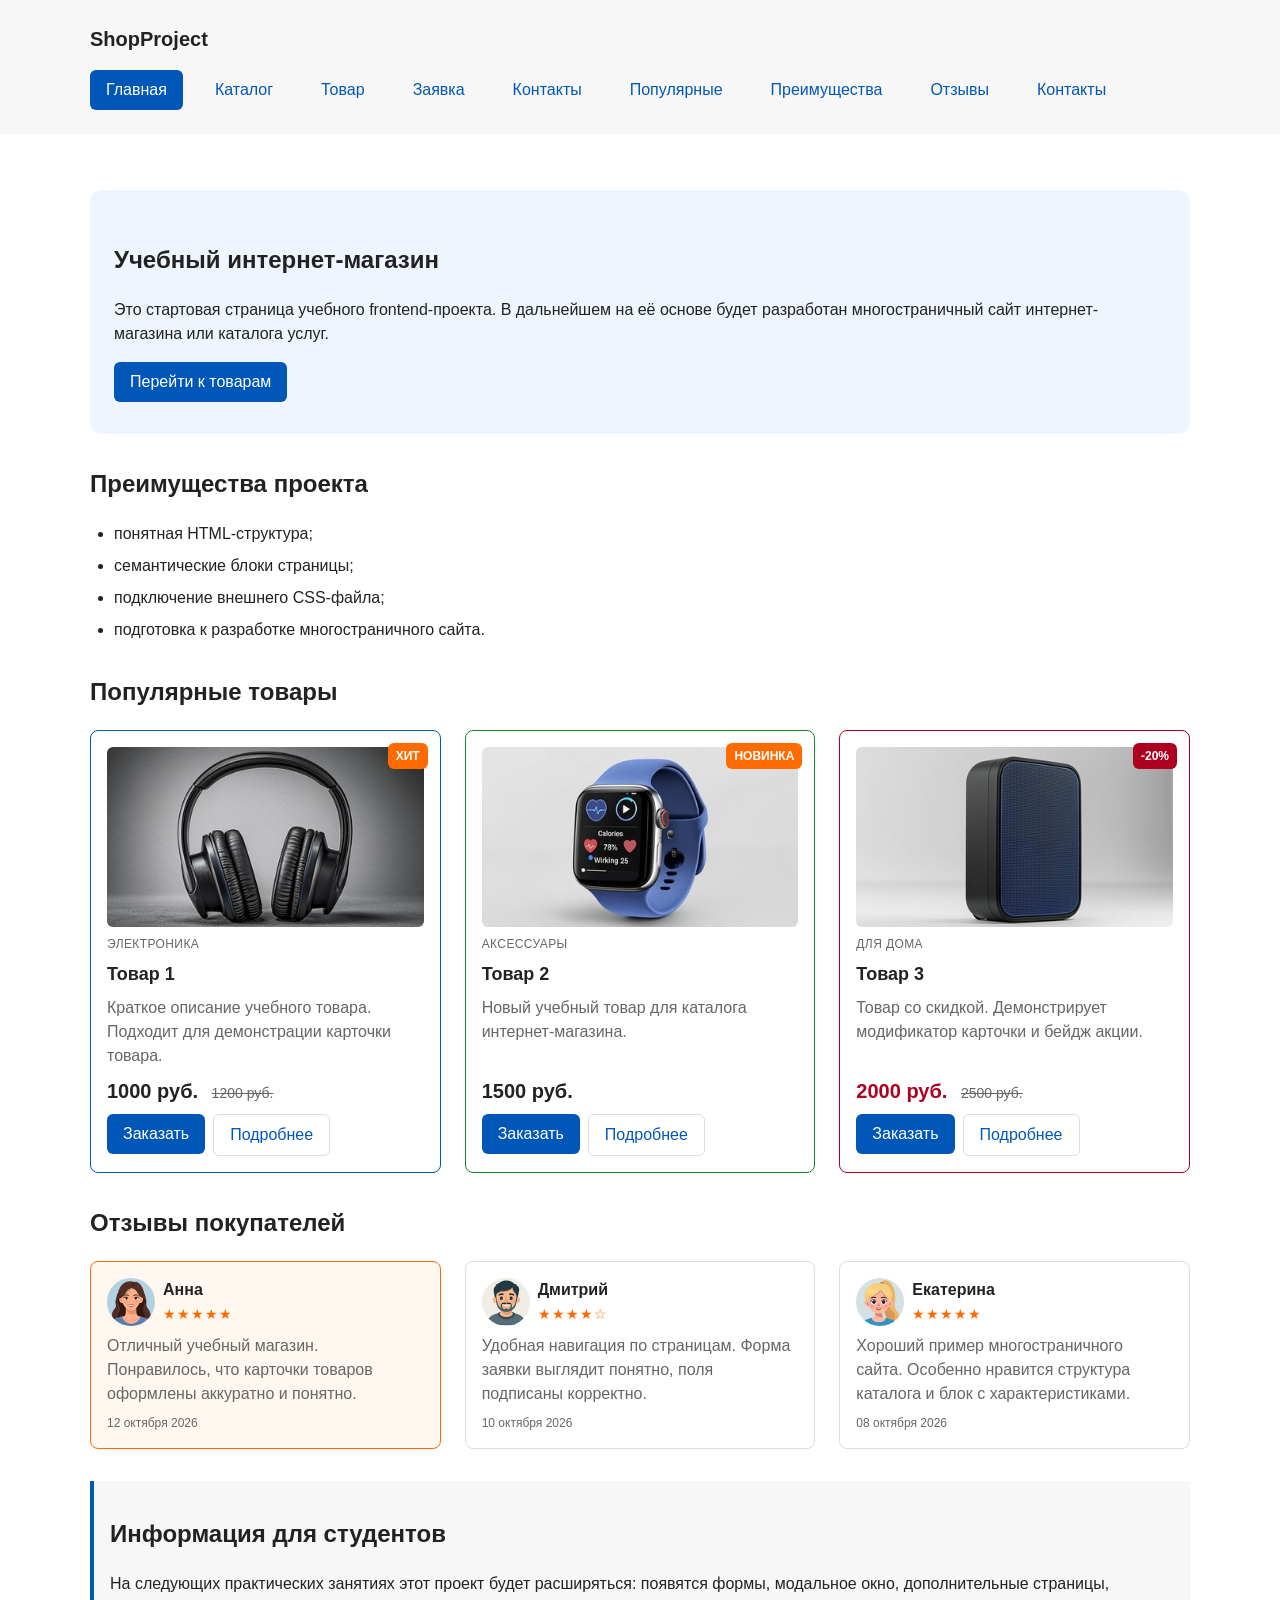
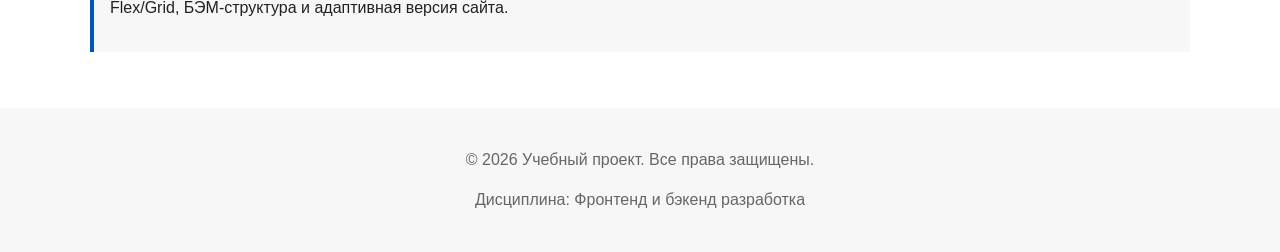
==== commit 0dcc04f6: "feat: add KR2 final improvements: pages, reviews, catalog, images, tables, readme" ====
--- a/index.html
+++ b/index.html
@@ -10,9 +10,9 @@
 </head>
 
 <body>
-    <header class="site-header">
-        <div class="site-header__inner">
-            <a class="site-header__logo" href="index.html">ShopProject</a>
+   <header class="site-header">
+    <div class="site-header__inner">
+        <a class="site-header__logo" href="index.html">ShopProject</a>
             <nav class="site-nav" aria-label="Основная навигация">
                 <ul class="site-nav__list">
                     <li class="site-nav__item">
@@ -22,16 +22,25 @@
                         <a class="site-nav__link" href="catalog.html">Каталог</a>
                     </li>
                     <li class="site-nav__item">
+                        <a class="site-nav__link" href="product.html">Товар</a>
+                    </li>
+                    <li class="site-nav__item">
+                        <a class="site-nav__link" href="order.html">Заявка</a>
+                    </li>
+                    <li class="site-nav__item">
                         <a class="site-nav__link" href="contacts.html">Контакты</a>
                     </li>
                     <li class="site-nav__item">
+                        <a class="site-nav__link" href="index.html#popular">Популярные</a>
+                    </li>
+                    <li class="site-nav__item">
                         <a class="site-nav__link" href="index.html#advantages">Преимущества</a>
                     </li>
                     <li class="site-nav__item">
-                        <a class="site-nav__link" href="index.html#popular">Популярные товары</a>
-                    </li>
-                    <li class="site-nav__item">
-                        <a class="site-nav__link" href="index.html#contacts">Обратная связь</a>
+                        <a class="site-nav__link" href="index.html#reviews">Отзывы</a>
+                    </li>
+                    <li class="site-nav__item">
+                        <a class="site-nav__link" href="index.html#contacts">Контакты</a>
                     </li>
                 </ul>
             </nav>
@@ -61,34 +70,161 @@
             <div class="products-grid">
                 <article class="product-card product-card--featured">
                     <span class="product-card__badge">Хит</span>
-                    <div class="product-card__img"></div>
+                    <img
+                        class="product-card__img"
+                        src="images/product-1.jpg"
+                        alt="Фотография товара 1"
+                        width="400"
+                        height="240"
+                        loading="lazy"
+                    >
+                    <p class="product-card__category">Электроника</p>
                     <h3 class="product-card__title">Товар 1</h3>
-                    <p class="product-card__description">Краткое описание учебного товара.</p>
-                    <p class="product-card__price">1000 руб.</p>
-                    <button class="button button--primary product-card__button" type="button" data-product="Товар 1">
-                        Заказать
-                    </button>
-                </article>
-
-                <article class="product-card">
-                    <div class="product-card__img"></div>
+                    <p class="product-card__description">
+                        Краткое описание учебного товара. Подходит для демонстрации карточки товара.
+                    </p>
+                    <p class="product-card__price">
+                        1000 руб.
+                        <span class="product-card__old-price">1200 руб.</span>
+                    </p>
+                    <div class="product-card__actions">
+                        <button
+                            class="button button--primary product-card__button"
+                            type="button"
+                            data-product="Товар 1"
+                        >
+                            Заказать
+                        </button>
+                        <a class="button button--ghost" href="product.html">Подробнее</a>
+                    </div>
+                </article>
+
+                <article class="product-card product-card--new">
+                    <span class="product-card__badge product-card__badge--new">Новинка</span>
+                    <img
+                        class="product-card__img"
+                        src="images/product-2.jpg"
+                        alt="Фотография товара 2"
+                        width="400"
+                        height="240"
+                        loading="lazy"
+                    >
+                    <p class="product-card__category">Аксессуары</p>
                     <h3 class="product-card__title">Товар 2</h3>
-                    <p class="product-card__description">Краткое описание учебного товара.</p>
+                    <p class="product-card__description">
+                        Новый учебный товар для каталога интернет-магазина.
+                    </p>
                     <p class="product-card__price">1500 руб.</p>
-                    <button class="button button--primary product-card__button" type="button" data-product="Товар 2">
-                        Заказать
-                    </button>
+                    <div class="product-card__actions">
+                        <button
+                            class="button button--primary product-card__button"
+                            type="button"
+                            data-product="Товар 2"
+                        >
+                            Заказать
+                        </button>
+                        <a class="button button--ghost" href="product.html">Подробнее</a>
+                    </div>
                 </article>
 
                 <article class="product-card product-card--discount">
                     <span class="product-card__badge product-card__badge--sale">-20%</span>
-                    <div class="product-card__img"></div>
+                    <img
+                        class="product-card__img"
+                        src="images/product-3.jpg"
+                        alt="Фотография товара 3"
+                        width="400"
+                        height="240"
+                        loading="lazy"
+                    >
+                    <p class="product-card__category">Для дома</p>
                     <h3 class="product-card__title">Товар 3</h3>
-                    <p class="product-card__description">Краткое описание учебного товара.</p>
-                    <p class="product-card__price product-card__price--discount">2000 руб.</p>
-                    <button class="button button--primary product-card__button" type="button" data-product="Товар 3">
-                        Заказать
-                    </button>
+                    <p class="product-card__description">
+                        Товар со скидкой. Демонстрирует модификатор карточки и бейдж акции.
+                    </p>
+                    <p class="product-card__price product-card__price--discount">
+                        2000 руб.
+                        <span class="product-card__old-price">2500 руб.</span>
+                    </p>
+                    <div class="product-card__actions">
+                        <button
+                            class="button button--primary product-card__button"
+                            type="button"
+                            data-product="Товар 3"
+                        >
+                            Заказать
+                        </button>
+                        <a class="button button--ghost" href="product.html">Подробнее</a>
+                    </div>
+                </article>
+            </div>
+        </section>
+
+        <section class="section" id="reviews">
+            <h2>Отзывы покупателей</h2>
+
+            <div class="reviews-grid">
+                <article class="review-card review-card--highlight">
+                    <div class="review-card__header">
+                        <img
+                            class="review-card__avatar"
+                            src="images/review-1.jpg"
+                            alt="Фотография автора отзыва"
+                            width="80"
+                            height="80"
+                            loading="lazy"
+                        >
+                        <div>
+                            <p class="review-card__author">Анна</p>
+                            <span class="review-card__rating" aria-label="Оценка 5 из 5">★★★★★</span>
+                        </div>
+                    </div>
+                    <p class="review-card__text">
+                        Отличный учебный магазин. Понравилось, что карточки товаров оформлены аккуратно и понятно.
+                    </p>
+                    <p class="review-card__date">12 октября 2026</p>
+                </article>
+
+                <article class="review-card">
+                    <div class="review-card__header">
+                        <img
+                            class="review-card__avatar"
+                            src="images/review-2.jpg"
+                            alt="Фотография автора отзыва"
+                            width="80"
+                            height="80"
+                            loading="lazy"
+                        >
+                        <div>
+                            <p class="review-card__author">Дмитрий</p>
+                            <span class="review-card__rating" aria-label="Оценка 4 из 5">★★★★☆</span>
+                        </div>
+                    </div>
+                    <p class="review-card__text">
+                        Удобная навигация по страницам. Форма заявки выглядит понятно, поля подписаны корректно.
+                    </p>
+                    <p class="review-card__date">10 октября 2026</p>
+                </article>
+
+                <article class="review-card">
+                    <div class="review-card__header">
+                        <img
+                            class="review-card__avatar"
+                            src="images/review-3.jpg"
+                            alt="Фотография автора отзыва"
+                            width="80"
+                            height="80"
+                            loading="lazy"
+                        >
+                        <div>
+                            <p class="review-card__author">Екатерина</p>
+                            <span class="review-card__rating" aria-label="Оценка 5 из 5">★★★★★</span>
+                        </div>
+                    </div>
+                    <p class="review-card__text">
+                        Хороший пример многостраничного сайта. Особенно нравится структура каталога и блок с характеристиками.
+                    </p>
+                    <p class="review-card__date">08 октября 2026</p>
                 </article>
             </div>
         </section>
--- a/css/style.css
+++ b/css/style.css
@@ -535,4 +535,372 @@
     padding: var(--space-md);
     border-left: 4px solid var(--color-success);
     background-color: var(--color-success-bg);
+}
+/*===============================
+21. Финальные доработки для КР №1
+===============================*/
+
+/* Изображения в карточках */
+.product-card__img {
+    display: block;
+    width: 100%;
+    height: 180px;
+    object-fit: cover;
+    border-radius: var(--radius-sm);
+    background-color: var(--color-surface);
+}
+
+.product-card__category {
+    margin: 0;
+    font-size: 12px;
+    text-transform: uppercase;
+    letter-spacing: 0.4px;
+    color: var(--color-muted);
+}
+
+.product-card__old-price {
+    margin-left: var(--space-sm);
+    font-size: 14px;
+    font-weight: 400;
+    color: var(--color-muted);
+    text-decoration: line-through;
+}
+
+.product-card__actions {
+    display: flex;
+    flex-wrap: wrap;
+    gap: var(--space-sm);
+    margin-top: auto;
+}
+
+.product-card__actions .button {
+    margin-top: 0;
+}
+
+/* Варианты карточек через БЭМ-модификаторы */
+.product-card--new {
+    border-color: var(--color-success);
+}
+
+.product-card--discount {
+    border-color: var(--color-danger);
+}
+
+.product-card--unavailable {
+    opacity: 0.75;
+}
+
+.product-card--unavailable .product-card__img {
+    filter: grayscale(1);
+}
+
+.product-card:focus-within {
+    outline: 2px solid var(--color-primary);
+    outline-offset: 4px;
+}
+
+.product-card:active {
+    transform: translateY(1px);
+}
+
+/* Бейджи */
+.badge {
+    display: inline-block;
+    padding: var(--space-xs) var(--space-sm);
+    border-radius: var(--radius-sm);
+    color: var(--color-white);
+    background-color: var(--color-badge);
+    font-size: 12px;
+    font-weight: 700;
+    text-transform: uppercase;
+}
+
+.badge--sale {
+    background-color: var(--color-badge-sale);
+}
+
+.badge--new {
+    background-color: var(--color-success);
+}
+
+.badge--muted {
+    background-color: var(--color-muted);
+}
+
+/* Дополнительные состояния кнопок */
+.button:active {
+    transform: translateY(1px);
+}
+
+.button--large {
+    padding: 12px 20px;
+    font-size: 16px;
+}
+
+.button--danger {
+    color: var(--color-white);
+    background-color: var(--color-danger);
+}
+
+.button--danger:hover {
+    background-color: #8a0018;
+}
+
+.button--ghost {
+    color: var(--color-primary);
+    background-color: transparent;
+    border: 1px solid var(--color-border);
+}
+
+.button--ghost:hover {
+    color: var(--color-white);
+    background-color: var(--color-primary);
+    border-color: var(--color-primary);
+}
+
+/* Блок отзывов */
+.reviews-grid {
+    display: grid;
+    grid-template-columns: repeat(3, 1fr);
+    gap: var(--space-lg);
+}
+
+.review-card {
+    display: flex;
+    flex-direction: column;
+    gap: var(--space-sm);
+    padding: var(--space-md);
+    border: 1px solid var(--color-border);
+    border-radius: var(--radius-md);
+    background-color: var(--color-bg);
+}
+
+.review-card:hover {
+    border-color: var(--color-primary);
+    box-shadow: 0 4px 12px rgba(0, 87, 184, 0.1);
+}
+
+.review-card--highlight {
+    border-color: var(--color-badge);
+    background-color: #fff8f1;
+}
+
+.review-card__header {
+    display: flex;
+    align-items: center;
+    gap: var(--space-sm);
+}
+
+.review-card__avatar {
+    width: 48px;
+    height: 48px;
+    border-radius: 50%;
+    object-fit: cover;
+    background-color: var(--color-surface);
+}
+
+.review-card__author {
+    margin: 0;
+    font-weight: 700;
+}
+
+.review-card__rating {
+    color: var(--color-badge);
+    font-size: 14px;
+    letter-spacing: 1px;
+}
+
+.review-card__text {
+    margin: 0;
+    color: var(--color-muted);
+    flex-grow: 1;
+}
+
+.review-card__date {
+    margin: 0;
+    font-size: 12px;
+    color: var(--color-muted);
+}
+
+/* Таблицы */
+.table-wrapper {
+    width: 100%;
+    overflow-x: auto;
+    border: 1px solid var(--color-border);
+    border-radius: var(--radius-md);
+    background-color: var(--color-bg);
+}
+
+.data-table {
+    width: 100%;
+    min-width: 560px;
+    border-collapse: collapse;
+}
+
+.data-table caption {
+    caption-side: top;
+    text-align: left;
+    padding: var(--space-md);
+    font-weight: 700;
+    background-color: var(--color-surface);
+    border-bottom: 1px solid var(--color-border);
+}
+
+.data-table th,
+.data-table td {
+    padding: var(--space-sm) var(--space-md);
+    border-bottom: 1px solid var(--color-border);
+    text-align: left;
+    vertical-align: top;
+}
+
+.data-table thead th {
+    background-color: var(--color-surface-accent);
+    font-weight: 700;
+}
+
+.data-table tbody tr:hover {
+    background-color: var(--color-surface);
+}
+
+.data-table tbody tr:last-child td {
+    border-bottom: none;
+}
+
+.comparison-table__cell--selected {
+    background-color: var(--color-surface-accent);
+    font-weight: 700;
+}
+
+/* Страница товара */
+.product-detail {
+    max-width: var(--container-width);
+    margin: 0 auto var(--space-xl);
+    display: grid;
+    grid-template-columns: minmax(280px, 1fr) minmax(300px, 1fr);
+    gap: var(--space-xl);
+}
+
+.product-detail__media {
+    display: flex;
+    flex-direction: column;
+    gap: var(--space-md);
+}
+
+.product-detail__image {
+    display: block;
+    width: 100%;
+    height: auto;
+    object-fit: cover;
+    border-radius: var(--radius-lg);
+    background-color: var(--color-surface);
+}
+
+.product-detail__thumbs {
+    display: grid;
+    grid-template-columns: repeat(3, 1fr);
+    gap: var(--space-sm);
+}
+
+.product-detail__thumb {
+    width: 100%;
+    height: 90px;
+    object-fit: cover;
+    border: 1px solid var(--color-border);
+    border-radius: var(--radius-sm);
+    background-color: var(--color-surface);
+}
+
+.product-detail__info {
+    display: flex;
+    flex-direction: column;
+    gap: var(--space-md);
+}
+
+.product-detail__badges {
+    display: flex;
+    flex-wrap: wrap;
+    gap: var(--space-sm);
+}
+
+.product-detail__title {
+    margin: 0;
+    font-size: 28px;
+    line-height: 1.2;
+}
+
+.product-detail__category {
+    margin: 0;
+    color: var(--color-muted);
+}
+
+.product-detail__price {
+    margin: 0;
+    font-size: 28px;
+    font-weight: 700;
+}
+
+.product-detail__price--old {
+    margin-left: var(--space-sm);
+    font-size: 18px;
+    font-weight: 400;
+    color: var(--color-muted);
+    text-decoration: line-through;
+}
+
+.product-detail__description {
+    margin: 0;
+    color: var(--color-muted);
+}
+
+.product-detail__features {
+    margin: 0;
+    padding-left: var(--space-lg);
+}
+
+.product-detail__features li {
+    margin-bottom: var(--space-xs);
+}
+
+.product-detail__actions {
+    display: flex;
+    flex-wrap: wrap;
+    gap: var(--space-md);
+    margin-top: var(--space-md);
+}
+
+/* Страница заявки */
+.order-page {
+    max-width: 820px;
+    margin: 0 auto var(--space-xl);
+}
+
+.order-form__fieldset {
+    margin: 0 0 var(--space-md);
+    padding: var(--space-md);
+    border: 1px solid var(--color-border);
+    border-radius: var(--radius-md);
+}
+
+.order-form__legend {
+    padding: 0 var(--space-sm);
+    font-weight: 700;
+}
+
+.order-form__row {
+    display: grid;
+    grid-template-columns: repeat(2, 1fr);
+    gap: var(--space-md);
+}
+
+.order-form__actions {
+    display: flex;
+    flex-wrap: wrap;
+    gap: var(--space-md);
+    margin-top: var(--space-lg);
+}
+
+/* Фиксированная кнопка "Наверх" поверх остальных элементов */
+.scroll-top-button {
+    z-index: 1000;
 }
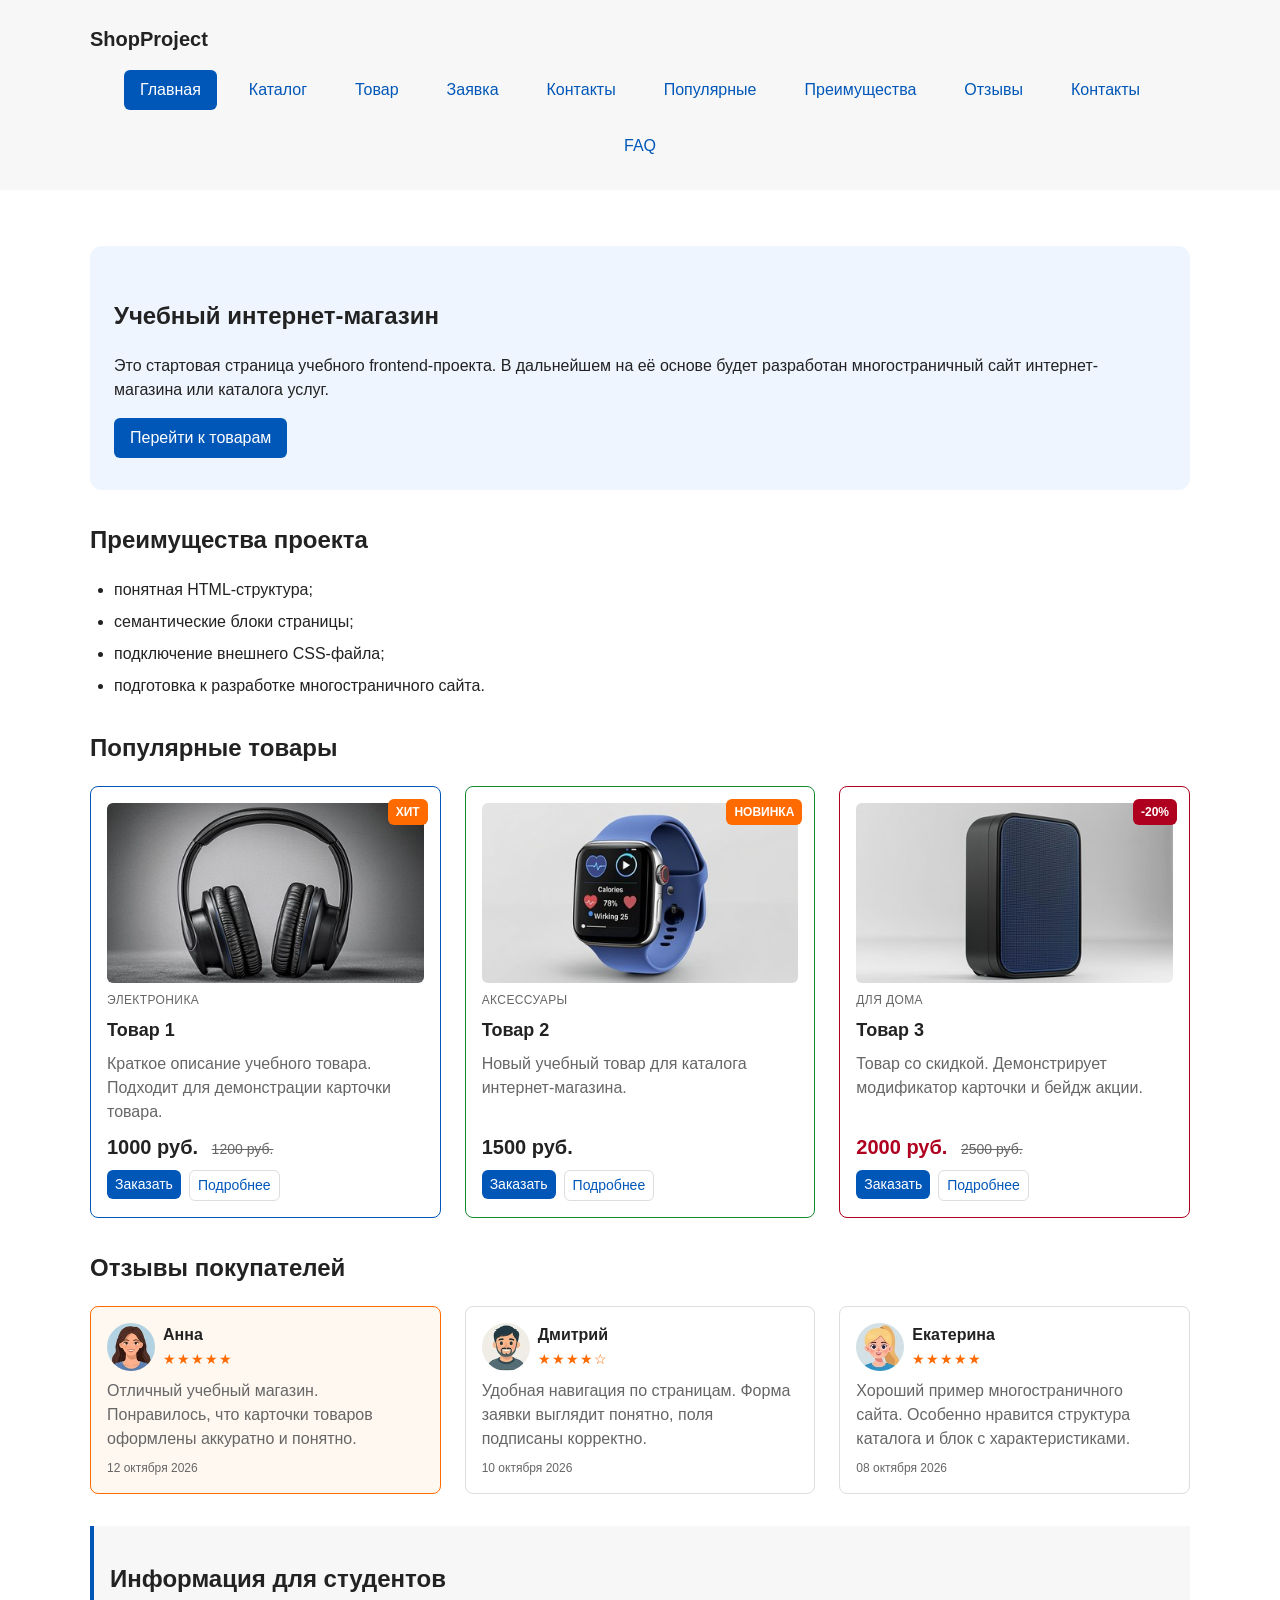
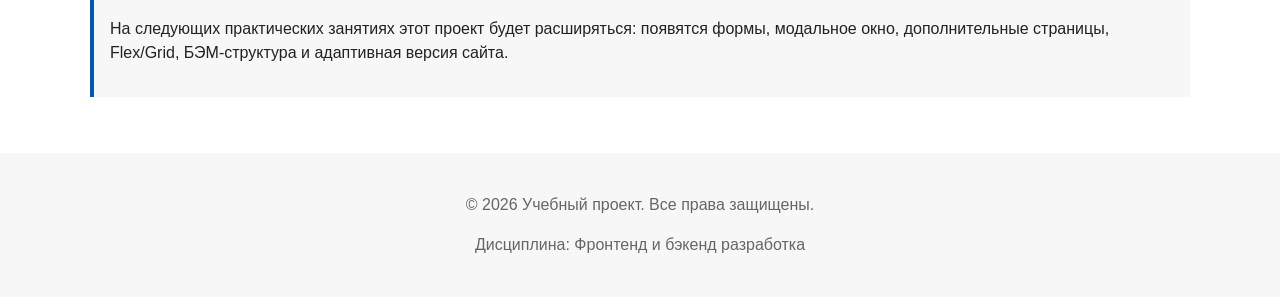
==== commit 066a2714: "Add FQA" ====
--- a/index.html
+++ b/index.html
@@ -41,6 +41,9 @@
                     </li>
                     <li class="site-nav__item">
                         <a class="site-nav__link" href="index.html#contacts">Контакты</a>
+                    </li>
+                    <li class="site-nav__item">
+                        <a class="site-nav__link" href="faq.html">FAQ</a>
                     </li>
                 </ul>
             </nav>
--- a/css/style.css
+++ b/css/style.css
@@ -903,4 +903,118 @@
 /* Фиксированная кнопка "Наверх" поверх остальных элементов */
 .scroll-top-button {
     z-index: 1000;
+}
+/* Бейдж всегда поверх контента карточки (чинит filter на img) */
+.product-card__badge {
+    z-index: 2;
+}
+
+/* Серая плашка для недоступного товара */
+.product-card__badge--out {
+    background-color: var(--color-muted);
+}
+/* Фикс: кнопки «Заказать» и «Подробнее» в один ряд, без переноса */
+.product-card__actions {
+    flex-wrap: nowrap;
+}
+
+.product-card__actions .button,
+.product-card__actions .product-card__button {
+    margin-top: 0;
+    flex: 0 1 auto;
+    white-space: nowrap;
+    padding: var(--space-xs) var(--space-sm);
+    font-size: 14px;
+}
+/*===============================
+22. Блок faq (аккордеон на details/summary)
+===============================*/
+.faq {
+    max-width: var(--container-width);
+    margin: 0 auto var(--space-xl);
+}
+
+.faq__list {
+    display: grid;
+    gap: var(--space-md);
+}
+
+.faq__item {
+    border: 1px solid var(--color-border);
+    border-radius: var(--radius-md);
+    background-color: var(--color-bg);
+    overflow: hidden;
+}
+
+.faq__item[open] {
+    border-color: var(--color-primary);
+}
+
+.faq__question {
+    display: flex;
+    justify-content: space-between;
+    align-items: center;
+    gap: var(--space-md);
+    padding: var(--space-md);
+    margin: 0;
+    font-weight: 700;
+    color: var(--color-text);
+    cursor: pointer;
+    list-style: none;
+}
+
+.faq__question::-webkit-details-marker {
+    display: none;
+}
+
+.faq__question::after {
+    content: "+";
+    flex-shrink: 0;
+    width: 24px;
+    height: 24px;
+    display: inline-flex;
+    align-items: center;
+    justify-content: center;
+    border-radius: var(--radius-sm);
+    background-color: var(--color-surface-accent);
+    color: var(--color-primary);
+    font-size: 18px;
+    line-height: 1;
+}
+
+.faq__item[open] .faq__question::after {
+    content: "\2212";
+    background-color: var(--color-primary);
+    color: var(--color-white);
+}
+
+.faq__question:hover {
+    background-color: var(--color-surface);
+}
+
+.faq__question:focus-visible {
+    outline: 2px solid var(--color-primary);
+    outline-offset: -2px;
+}
+
+.faq__answer {
+    padding: 0 var(--space-md) var(--space-md);
+    color: var(--color-muted);
+}
+
+.faq__answer p {
+    margin: 0 0 var(--space-sm);
+}
+
+.faq__answer p:last-child {
+    margin-bottom: 0;
+}
+
+.faq__answer code {
+    padding: 2px 6px;
+    border-radius: var(--radius-sm);
+    background-color: var(--color-surface);
+    font-family: Consolas, monospace;
+    font-size: 13px;
+    color: var(--color-primary-dark);
 }
